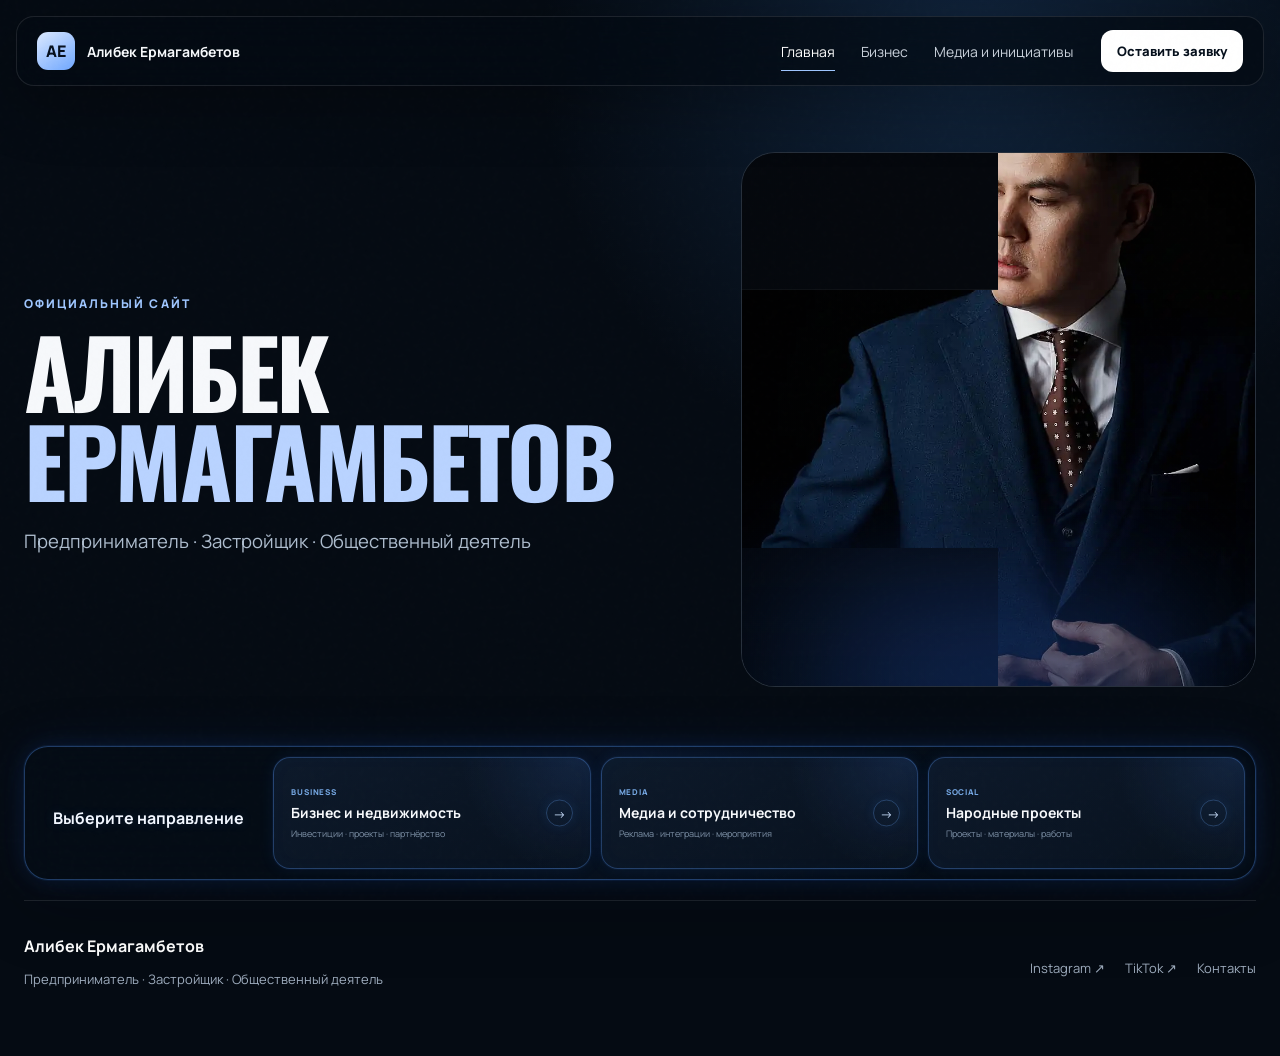
==== index.html @ f917142d "Fix homepage portrait with reliable tiled assets" ====
<!doctype html>
<html lang="ru">
<head>
  <meta charset="utf-8" />
  <meta name="viewport" content="width=device-width, initial-scale=1" />
  <meta name="description" content="Алибек Ермагамбетов — предприниматель, застройщик и общественный деятель. Бизнес, медиа и народные проекты." />
  <meta name="theme-color" content="#07111f" />
  <title>Алибек Ермагамбетов — официальный сайт</title>
  <link rel="preconnect" href="https://fonts.googleapis.com">
  <link rel="preconnect" href="https://fonts.gstatic.com" crossorigin>
  <link href="https://fonts.googleapis.com/css2?family=Manrope:wght@400;500;600;700;800&family=Oswald:wght@500;600;700&display=swap" rel="stylesheet">
  <link rel="stylesheet" href="styles.css" />
  <style>
    .home-clean .hero-image-wrap{overflow:hidden}
    .home-clean .hero-photo-grid{
      position:absolute;
      z-index:0;
      left:0;
      top:50%;
      width:100%;
      aspect-ratio:2/3;
      transform:translateY(-50%);
      display:grid;
      grid-template-columns:repeat(2,minmax(0,1fr));
      grid-template-rows:repeat(3,minmax(0,1fr));
      gap:0;
      background:#05080d;
    }
    .home-clean .hero-photo-grid img{
      display:block;
      width:100.2%;
      height:100.2%;
      max-width:none;
      object-fit:cover;
      margin:-.1%;
    }
    .home-clean .hero-image-wrap:after{z-index:2;pointer-events:none}
    .home-clean .hero-image-glow{z-index:3;pointer-events:none}
  </style>
</head>
<body data-page="home" class="home-clean">
  <div class="noise" aria-hidden="true"></div>

  <header class="site-header">
    <a class="brand" href="/" aria-label="На главную"><span class="brand-mark">AE</span><span class="brand-name">Алибек Ермагамбетов</span></a>
    <nav class="desktop-nav" aria-label="Основная навигация">
      <a data-nav="home" href="/">Главная</a>
      <a data-nav="business" href="/business">Бизнес</a>
      <a data-nav="media" href="/media">Медиа и инициативы</a>
    </nav>
    <a class="header-cta" href="/cooperation#brief">Оставить заявку</a>
    <button class="menu-button" type="button" aria-label="Открыть меню" aria-expanded="false">☰</button>
  </header>

  <main>
    <section class="hero section-shell hero-with-direction-dock home-clean-hero">
      <div class="hero-copy reveal">
        <p class="eyebrow">Официальный сайт</p>
        <h1>АЛИБЕК<br><span>ЕРМАГАМБЕТОВ</span></h1>
        <p class="hero-lead">Предприниматель · Застройщик · Общественный деятель</p>
      </div>

      <div class="hero-visual reveal delay-1">
        <div class="hero-image-wrap">
          <div class="hero-photo-grid" role="img" aria-label="Алибек Ермагамбетов">
            <img src="assets/hero-tile-00.webp?v=20260923-1" alt="" />
            <img src="assets/hero-tile-01.webp?v=20260923-1" alt="" />
            <img src="assets/hero-tile-10.webp?v=20260923-1" alt="" />
            <img src="assets/hero-tile-11.webp?v=20260923-1" alt="" />
            <img src="assets/hero-tile-20.webp?v=20260923-1" alt="" />
            <img src="assets/hero-tile-21.webp?v=20260923-1" alt="" />
          </div>
          <div class="hero-image-glow"></div>
        </div>
      </div>

      <div class="hero-direction-dock reveal delay-2" aria-label="Выберите направление обращения">
        <div class="hero-direction-intro">
          <strong>Выберите направление</strong>
        </div>

        <a class="hero-direction-card" href="/cooperation?type=business#brief">
          <small>BUSINESS</small>
          <b>Бизнес и недвижимость</b>
          <span>Инвестиции · проекты · партнёрство</span>
          <i>→</i>
        </a>

        <a class="hero-direction-card" href="/cooperation?type=media#brief">
          <small>MEDIA</small>
          <b>Медиа и сотрудничество</b>
          <span>Реклама · интеграции · мероприятия</span>
          <i>→</i>
        </a>

        <a class="hero-direction-card" href="/cooperation?type=social#brief">
          <small>SOCIAL</small>
          <b>Народные проекты</b>
          <span>Проекты · материалы · работы</span>
          <i>→</i>
        </a>
      </div>
    </section>
  </main>

  <footer class="footer section-shell home-clean-footer">
    <div><strong>Алибек Ермагамбетов</strong><p>Предприниматель · Застройщик · Общественный деятель</p></div>
    <div class="footer-links"><a id="footerInstagram" href="#">Instagram ↗</a><a id="footerTikTok" href="#">TikTok ↗</a><a href="/cooperation">Контакты</a></div>
  </footer>

  <script src="site-config.js"></script>
  <script src="script.js"></script>
</body>
</html>
---- styles.css ----
:root{
  --bg:#050b13;--bg2:#081524;--panel:#0d1b2b;--panel2:#10253a;--text:#f6f8fb;--muted:#a7b3c3;
  --line:rgba(255,255,255,.11);--blue:#4f8cff;--blue2:#78b8ff;--max:1280px;--radius:26px;
}
*{box-sizing:border-box}html{scroll-behavior:smooth}body{margin:0;background:radial-gradient(circle at 75% 3%,#132c48 0,transparent 32%),var(--bg);color:var(--text);font-family:Manrope,Arial,sans-serif;overflow-x:hidden}
a{color:inherit;text-decoration:none}img{display:block;max-width:100%}.noise{pointer-events:none;position:fixed;inset:0;z-index:999;opacity:.035;background-image:url("data:image/svg+xml,%3Csvg viewBox='0 0 180 180' xmlns='http://www.w3.org/2000/svg'%3E%3Cfilter id='n'%3E%3CfeTurbulence type='fractalNoise' baseFrequency='.9' numOctaves='3' stitchTiles='stitch'/%3E%3C/filter%3E%3Crect width='100%25' height='100%25' filter='url(%23n)' opacity='.35'/%3E%3C/svg%3E")}.section-shell{width:min(var(--max),calc(100% - 48px));margin-inline:auto}.site-header{position:fixed;z-index:50;top:16px;left:50%;transform:translateX(-50%);width:min(1380px,calc(100% - 32px));height:70px;display:flex;align-items:center;gap:28px;padding:0 20px;border:1px solid rgba(255,255,255,.1);border-radius:18px;background:rgba(4,10,18,.72);backdrop-filter:blur(18px);box-shadow:0 18px 60px rgba(0,0,0,.28)}.brand{display:flex;align-items:center;gap:12px;margin-right:auto}.brand-mark{display:grid;place-items:center;width:38px;height:38px;border-radius:11px;background:linear-gradient(145deg,#dce9ff,#6fa7ff);color:#07111f;font-weight:900}.brand-name{font-weight:700;font-size:14px}.desktop-nav{display:flex;gap:26px;color:#c8d0da;font-size:14px}.desktop-nav a:hover,.footer-links a:hover,.hero-socials a:hover{color:#fff}.header-cta{padding:12px 16px;border-radius:12px;background:#fff;color:#06101c;font-weight:800;font-size:13px}.menu-button{display:none;background:none;border:0;color:#fff;font-size:24px}.hero{min-height:100vh;padding-top:136px;padding-bottom:76px;display:grid;grid-template-columns:1.04fr .96fr;align-items:center;gap:52px}.eyebrow{text-transform:uppercase;letter-spacing:.17em;font-size:12px;font-weight:800;color:#9fc6ff}.hero h1,.section-heading h2,.impact-copy h2,.brief-intro h2{font-family:Oswald,Impact,sans-serif;margin:14px 0 0;line-height:.94;letter-spacing:-.025em}.hero h1{font-size:clamp(64px,7.4vw,118px)}.hero h1 span{color:#b9d3ff}.hero-lead{max-width:630px;margin:28px 0 0;font-size:clamp(19px,2vw,27px);line-height:1.45;color:#cbd5e1}.hero-actions{display:flex;gap:12px;margin-top:34px}.btn{display:inline-flex;align-items:center;justify-content:center;min-height:54px;padding:0 22px;border-radius:14px;font-weight:800;font-size:14px;border:1px solid transparent;cursor:pointer}.btn-primary{background:linear-gradient(135deg,#6ea6ff,#3e78f0);color:#06101c;box-shadow:0 16px 40px rgba(73,132,247,.26)}.btn-primary:hover{transform:translateY(-1px)}.btn-secondary{border-color:var(--line);background:rgba(255,255,255,.04)}.hero-socials{display:flex;gap:22px;margin-top:30px;color:#8ea2b9;font-size:13px}.hero-visual{position:relative;min-height:650px}.hero-image-wrap{position:absolute;inset:0 0 0 5%;overflow:hidden;border:1px solid var(--line);border-radius:40px;background:#0c1724}.hero-image-wrap:after{content:"";position:absolute;inset:0;background:linear-gradient(180deg,transparent 55%,rgba(3,8,15,.78)),linear-gradient(90deg,rgba(3,8,15,.2),transparent)}.hero-image-wrap img{width:100%;height:100%;object-fit:cover;object-position:center top}.hero-image-glow{position:absolute;inset:auto 15% -12% 15%;height:28%;background:#2e74ff;filter:blur(80px);opacity:.32}.floating-card{position:absolute;z-index:2;padding:16px 18px;border-radius:18px;border:1px solid rgba(255,255,255,.12);background:rgba(7,17,31,.84);backdrop-filter:blur(16px);box-shadow:0 18px 44px rgba(0,0,0,.28)}.floating-card strong{display:block;margin:6px 0 2px;font-size:28px}.floating-card span{font-size:12px;color:#b3c0cf}.stat-label{color:#8fbaff!important;text-transform:uppercase;letter-spacing:.1em;font-weight:800}.stat-card-a{left:-18px;top:120px}.stat-card-b{right:-12px;bottom:55px}.trust-strip{overflow:hidden;border-block:1px solid var(--line);padding:19px 24px;display:flex;justify-content:center;gap:28px;font-family:Oswald,sans-serif;font-size:19px;letter-spacing:.08em;color:#aab6c6;white-space:nowrap}.trust-strip span{color:#3e78f0}.section{padding:120px 0}.about-grid{display:grid;grid-template-columns:.85fr 1.15fr;gap:90px}.section-heading h2,.impact-copy h2,.brief-intro h2{font-size:clamp(46px,5.5vw,80px)}.about-copy .lead{font-size:25px;line-height:1.45;color:#eef3f8}.about-copy>p:not(.lead){font-size:17px;line-height:1.8;color:var(--muted)}.pill-row{display:flex;flex-wrap:wrap;gap:10px;margin-top:30px}.pill-row span,.mini-tags span{padding:9px 12px;border-radius:999px;border:1px solid var(--line);background:rgba(255,255,255,.03);font-size:12px;color:#c3ceda}.metrics{display:grid;grid-template-columns:repeat(4,1fr);border-block:1px solid var(--line)}.metric{padding:34px 26px;border-right:1px solid var(--line)}.metric:last-child{border-right:0}.metric>span{font-size:11px;color:#6f8298}.metric strong{display:block;margin-top:22px;font-family:Oswald,sans-serif;font-size:52px}.metric p{margin:7px 0 0;color:var(--muted)}.split-heading{display:grid;grid-template-columns:1.4fr .6fr;gap:70px;align-items:end}.split-heading>p{max-width:470px;color:var(--muted);line-height:1.7}.feature-grid{display:grid;grid-template-columns:1.28fr .72fr;gap:18px;margin-top:46px}.feature-card{position:relative;min-height:520px;border:1px solid var(--line);border-radius:var(--radius);overflow:hidden}.feature-image-card img{width:100%;height:100%;object-fit:cover}.image-overlay{position:absolute;inset:0;background:linear-gradient(180deg,transparent 22%,rgba(3,8,15,.9))}.feature-card-content{position:absolute;left:34px;right:34px;bottom:32px}.card-index{display:block;margin-bottom:18px;font-size:11px;letter-spacing:.14em;color:#90b8f5}.feature-card h3{margin:0;font-size:34px}.feature-card p{color:#b2bfce;line-height:1.65}.dark-card{padding:38px;background:radial-gradient(circle at 90% 10%,rgba(70,126,232,.25),transparent 35%),linear-gradient(145deg,#0d1d2e,#08111d);display:flex;flex-direction:column;justify-content:flex-end}.dark-card h3{font-size:42px}.mini-tags{display:flex;flex-wrap:wrap;gap:8px;margin-top:18px}.impact-section{display:grid;grid-template-columns:.9fr 1.1fr;gap:72px;align-items:center}.impact-image{height:760px;border-radius:32px;overflow:hidden;border:1px solid var(--line)}.impact-image img{width:100%;height:100%;object-fit:cover}.impact-list{margin-top:34px}.impact-list>div{padding:20px 0;border-top:1px solid var(--line)}.impact-list strong{font-size:19px}.impact-list p{margin:8px 0 0;color:var(--muted);line-height:1.6}.media-layout{display:grid;grid-template-columns:1.15fr .85fr;gap:26px;margin-top:44px}.media-visual{height:590px;border-radius:28px;overflow:hidden;border:1px solid var(--line)}.media-visual img{width:100%;height:100%;object-fit:cover}.audience-panel{padding:38px;border:1px solid var(--line);border-radius:28px;background:linear-gradient(145deg,#0d1e30,#09131f)}.audience-row{display:flex;justify-content:space-between;gap:20px;margin-top:18px}.audience-row:first-child{margin-top:0}.audience-row strong{font-size:25px}.progress{height:7px;margin:13px 0 28px;border-radius:999px;background:#17283b;overflow:hidden}.progress span{display:block;height:100%;min-width:4px;border-radius:999px;background:linear-gradient(90deg,#75b8ff,#4e7cff)}.audience-panel p{margin-top:34px;color:#aebaca;line-height:1.75}.text-link{display:inline-block;margin-top:20px;color:#9fc6ff;font-weight:700}.partnership-section{background:linear-gradient(180deg,rgba(18,40,66,.5),rgba(5,11,19,0));border-block:1px solid var(--line)}.service-grid{display:grid;grid-template-columns:repeat(4,1fr);gap:14px;margin-top:42px}.service-card{min-height:330px;padding:26px;border:1px solid var(--line);border-radius:22px;background:rgba(255,255,255,.025);display:flex;flex-direction:column}.service-card>span{font-size:11px;color:#6f8298}.service-card h3{font-size:24px;margin:48px 0 14px}.service-card p{margin:0;color:var(--muted);line-height:1.65;font-size:14px}.price{margin-top:auto;padding-top:26px;color:#cbe0ff;font-size:15px}.brief-section{display:grid;grid-template-columns:.72fr 1.28fr;gap:72px;align-items:start}.brief-intro{position:sticky;top:115px}.brief-intro>p:not(.eyebrow){color:var(--muted);line-height:1.7}.manager-card{margin-top:35px;padding:22px;border:1px solid var(--line);border-radius:18px;background:#0b1725}.manager-card span{display:block;color:#7890aa;font-size:12px}.manager-card strong{display:block;margin:7px 0 14px;font-size:22px}.manager-card a{display:block;margin-top:8px;color:#bcd5f7;font-size:14px}.brief-form{padding:34px;border:1px solid var(--line);border-radius:28px;background:linear-gradient(145deg,#0c1928,#08111c)}label{display:block;margin-bottom:18px}label span{display:block;margin-bottom:8px;font-size:12px;color:#aab8c8}input,select,textarea{width:100%;border:1px solid rgba(255,255,255,.11);border-radius:12px;background:#07111d;color:#fff;padding:14px 15px;font:inherit;outline:none}input:focus,select:focus,textarea:focus{border-color:#6597ef;box-shadow:0 0 0 3px rgba(78,124,255,.12)}textarea{resize:vertical}.form-grid-2{display:grid;grid-template-columns:1fr 1fr;gap:14px}.submit-btn{width:100%;margin-top:4px;border:0}.form-note{margin:12px 0 0;text-align:center;color:#74869a;font-size:11px}.footer{padding:44px 0 55px;border-top:1px solid var(--line);display:flex;justify-content:space-between;gap:30px;color:#9eacbd}.footer strong{color:#fff}.footer p{font-size:13px}.footer-links{display:flex;gap:20px;align-items:center;font-size:13px}.reveal{opacity:0;transform:translateY(22px);transition:opacity .8s ease,transform .8s ease}.reveal.visible{opacity:1;transform:none}.delay-1{transition-delay:.08s}.delay-2{transition-delay:.16s}.delay-3{transition-delay:.24s}
@media(max-width:980px){.desktop-nav,.header-cta{display:none}.menu-button{display:block}.site-header.menu-open{height:auto;min-height:70px;flex-wrap:wrap;padding-bottom:16px}.site-header.menu-open .desktop-nav{display:flex;order:3;width:100%;flex-direction:column;gap:4px}.site-header.menu-open .desktop-nav a{padding:10px}.hero{grid-template-columns:1fr;padding-top:120px}.hero-visual{min-height:600px}.about-grid,.impact-section,.brief-section{grid-template-columns:1fr;gap:44px}.metrics{grid-template-columns:1fr 1fr}.metric:nth-child(2){border-right:0}.metric:nth-child(-n+2){border-bottom:1px solid var(--line)}.feature-grid,.media-layout{grid-template-columns:1fr}.service-grid{grid-template-columns:1fr 1fr}.brief-intro{position:static}.split-heading{grid-template-columns:1fr;gap:18px}.impact-image{height:600px}}
@media(max-width:640px){.section-shell{width:min(100% - 28px,var(--max))}.site-header{top:10px;width:calc(100% - 20px)}.brand-name{display:none}.hero{padding-top:105px;gap:30px}.hero h1{font-size:57px}.hero-lead{font-size:18px}.hero-actions{flex-direction:column}.hero-visual{min-height:500px}.hero-image-wrap{left:0;border-radius:28px}.stat-card-a{left:-5px;top:80px}.stat-card-b{right:-5px;bottom:25px}.floating-card strong{font-size:23px}.trust-strip{justify-content:flex-start;overflow-x:auto}.section{padding:82px 0}.about-grid{gap:34px}.about-copy .lead{font-size:21px}.metrics{grid-template-columns:1fr}.metric{border-right:0;border-bottom:1px solid var(--line)!important}.metric:last-child{border-bottom:0!important}.feature-grid{margin-top:30px}.feature-card{min-height:450px}.feature-card-content{left:22px;right:22px;bottom:22px}.dark-card{padding:26px}.impact-image,.media-visual{height:440px}.service-grid{grid-template-columns:1fr}.brief-form{padding:20px}.form-grid-2{grid-template-columns:1fr}.footer{flex-direction:column}.footer-links{flex-wrap:wrap}}
@media(prefers-reduced-motion:reduce){html{scroll-behavior:auto}.reveal{opacity:1;transform:none;transition:none}}

/* MULTI-PAGE ADDITIONS */
.desktop-nav a{position:relative}.desktop-nav a:after{content:"";position:absolute;left:0;right:0;bottom:-10px;height:1px;background:#9fc6ff;transform:scaleX(0);transform-origin:left;transition:transform .25s ease}.desktop-nav a:hover:after,.desktop-nav a.active:after{transform:scaleX(1)}.desktop-nav a.active{color:#fff}.home-intro{display:grid;grid-template-columns:.9fr 1.1fr;gap:90px}.portal-grid{display:grid;grid-template-columns:repeat(2,1fr);gap:16px;margin-top:46px}.portal-card{position:relative;min-height:360px;padding:30px;border:1px solid var(--line);border-radius:var(--radius);overflow:hidden;background:radial-gradient(circle at 90% 0,rgba(79,140,255,.22),transparent 35%),linear-gradient(145deg,#0d1d2e,#08111d);display:flex;flex-direction:column;justify-content:space-between;transition:transform .3s ease,border-color .3s ease}.portal-card:hover{transform:translateY(-4px);border-color:rgba(159,198,255,.4)}.portal-card-photo{grid-row:span 2;min-height:736px}.portal-card-photo>img{position:absolute;inset:0;width:100%;height:100%;object-fit:cover}.portal-overlay{position:absolute;inset:0;background:linear-gradient(180deg,rgba(3,8,15,.05),rgba(3,8,15,.9))}.portal-number{position:relative;z-index:2;font-size:11px;color:#8ba0b8}.portal-card>div{position:relative;z-index:2}.portal-card p{margin:0 0 9px;text-transform:uppercase;letter-spacing:.12em;font-size:11px;color:#8fbaff}.portal-card h3{margin:0 0 20px;font-family:Oswald,sans-serif;font-size:clamp(38px,4vw,62px)}.portal-card div>span{font-size:13px;color:#b9c7d8}.home-feature{display:grid;grid-template-columns:1.1fr .9fr;gap:60px;align-items:center}.home-feature-image{height:620px;border-radius:32px;overflow:hidden;border:1px solid var(--line)}.home-feature-image img{width:100%;height:100%;object-fit:cover}.home-feature-copy h2{font-family:Oswald,sans-serif;font-size:clamp(46px,5vw,76px);line-height:.98;margin:15px 0 24px}.home-feature-copy>p:not(.eyebrow){color:var(--muted);line-height:1.75;margin-bottom:28px}.cta-band{border-block:1px solid var(--line);background:radial-gradient(circle at 15% 10%,rgba(79,140,255,.16),transparent 30%),#08121f}.cta-band-inner{display:grid;grid-template-columns:1fr 1fr;gap:80px;align-items:end}.cta-band h2{font-family:Oswald,sans-serif;font-size:clamp(46px,5vw,76px);line-height:.98;margin:12px 0 0}.cta-band-inner>div:last-child p{color:var(--muted);line-height:1.7;margin:0 0 24px}.page-hero{min-height:88vh;padding-top:140px;padding-bottom:76px;display:grid;grid-template-columns:.95fr 1.05fr;gap:64px;align-items:center}.page-hero-copy h1{font-family:Oswald,sans-serif;font-size:clamp(58px,6.6vw,108px);line-height:.94;letter-spacing:-.025em;margin:14px 0 26px}.page-hero-copy h1 span{color:#b9d3ff}.page-hero-copy>p:last-child{max-width:680px;font-size:20px;line-height:1.65;color:#c2cfde}.page-hero-image{height:650px;border-radius:38px;border:1px solid var(--line);overflow:hidden;background:#0b1624}.page-hero-image img{width:100%;height:100%;object-fit:cover}.story-grid{display:grid;grid-template-columns:.9fr 1.1fr;gap:90px}.story-copy .lead{font-size:25px;line-height:1.45;color:#eef3f8}.story-copy p:not(.lead){font-size:17px;line-height:1.8;color:var(--muted)}.values-grid{display:grid;grid-template-columns:repeat(4,1fr);gap:14px;margin-top:42px}.value-card{min-height:320px;padding:28px;border:1px solid var(--line);border-radius:22px;background:linear-gradient(145deg,#0c1928,#08111c)}.value-card>span{font-size:11px;color:#6f8298}.value-card h3{font-size:25px;margin:80px 0 14px}.value-card p{color:var(--muted);line-height:1.7}.quote-section{padding-top:80px;padding-bottom:150px}.quote-mark{font-family:Georgia,serif;font-size:110px;line-height:.5;color:#5f95ef}.quote-section blockquote{max-width:1050px;margin:35px 0 40px;font-family:Oswald,sans-serif;font-size:clamp(44px,6vw,86px);line-height:1.06}.project-list{margin-top:48px;border-top:1px solid var(--line)}.project-row{display:grid;grid-template-columns:.28fr 1fr auto;gap:38px;align-items:center;padding:28px 6px;border-bottom:1px solid var(--line)}.project-row>span{text-transform:uppercase;letter-spacing:.12em;font-size:11px;color:#8fbaff}.project-row h3{margin:0 0 8px;font-size:23px}.project-row p{margin:0;color:var(--muted)}.project-row b{font-size:11px;color:#60748d}.platform-grid{display:grid;grid-template-columns:1fr 1fr;gap:18px;margin-top:42px}.platform-card{min-height:390px;padding:36px;border:1px solid var(--line);border-radius:28px;background:radial-gradient(circle at 100% 0,rgba(79,140,255,.2),transparent 30%),#0a1624;display:flex;flex-direction:column}.platform-card>span{text-transform:uppercase;letter-spacing:.14em;font-size:11px;color:#8fbaff}.platform-card strong{margin:55px 0 10px;font-family:Oswald,sans-serif;font-size:70px}.platform-card p{max-width:420px;color:var(--muted);line-height:1.7}.platform-card b{margin-top:auto;font-size:13px;color:#bcd5f7}.platform-card:hover{border-color:rgba(159,198,255,.42)}
@media(max-width:980px){.home-intro,.home-feature,.story-grid,.page-hero,.cta-band-inner{grid-template-columns:1fr;gap:42px}.portal-grid{grid-template-columns:1fr 1fr}.portal-card-photo{grid-row:auto;min-height:480px}.page-hero{padding-top:120px}.page-hero-image{height:560px}.values-grid{grid-template-columns:1fr 1fr}.project-row{grid-template-columns:.32fr 1fr auto}}
@media(max-width:640px){.portal-grid,.values-grid,.platform-grid{grid-template-columns:1fr}.portal-card,.portal-card-photo{min-height:360px}.home-feature-image,.page-hero-image{height:440px}.page-hero{min-height:auto;padding-top:110px}.page-hero-copy h1{font-size:55px}.page-hero-copy>p:last-child{font-size:17px}.project-row{grid-template-columns:1fr auto;gap:10px}.project-row>span{grid-column:1/2}.project-row>div{grid-column:1/3}.project-row>b{grid-column:2;grid-row:1}.quote-section blockquote{font-size:46px}}


/* PROJECTS PAGE — HIGHLIGHTS + CLEAR EXTERNAL LINK */
.project-highlights{padding-bottom:80px}
.initiative-grid{display:grid;grid-template-columns:1fr 1fr;gap:18px;margin-top:42px}
.initiative-card{position:relative;min-height:360px;padding:28px;border:1px solid var(--line);border-radius:28px;overflow:hidden;background:linear-gradient(145deg,#0c1928,#08111c);display:flex;flex-direction:column;justify-content:space-between}
.initiative-card:before{content:"";position:absolute;inset:auto -8% -28% auto;width:260px;height:260px;border-radius:50%;background:#2f73ff;filter:blur(75px);opacity:.16}
.initiative-card-active{background:radial-gradient(circle at 88% 15%,rgba(79,140,255,.18),transparent 32%),linear-gradient(145deg,#0d1e30,#08111c)}
.initiative-topline,.initiative-bottomline{position:relative;z-index:1;display:flex;align-items:center;justify-content:space-between;gap:16px}
.initiative-status,.initiative-type,.initiative-bottomline span{font-size:11px;text-transform:uppercase;letter-spacing:.12em}
.initiative-status{padding:8px 10px;border-radius:999px;border:1px solid rgba(255,255,255,.11);background:rgba(255,255,255,.035)}
.initiative-status.recent{color:#c7d7ee}
.initiative-status.active{color:#cfe0ff;border-color:rgba(115,170,255,.34);background:rgba(79,140,255,.11)}
.initiative-type{color:#6f8298}
.initiative-card-copy{position:relative;z-index:1;margin-top:70px}
.initiative-number{display:block;margin-bottom:18px;color:#6f8298;font-size:11px}
.initiative-card h3{margin:0 0 16px;font-family:Oswald,sans-serif;font-size:clamp(38px,4vw,58px);line-height:1}
.initiative-card p{max-width:560px;margin:0;color:var(--muted);line-height:1.7}
.initiative-bottomline{padding-top:24px;border-top:1px solid var(--line);color:#71859c}
.initiative-bottomline .live-dot{color:#aecdff}
.initiative-bottomline .live-dot:before{content:"";display:inline-block;width:7px;height:7px;margin-right:8px;border-radius:50%;background:#78aaff;box-shadow:0 0 0 5px rgba(120,170,255,.09)}

.community-projects{padding-top:80px}
.premium-project-list{margin-top:42px}
.premium-project-list .project-row{position:relative;padding:34px 10px;transition:background .25s ease,border-color .25s ease}
.premium-project-list .project-row:hover{background:linear-gradient(90deg,rgba(79,140,255,.055),transparent 72%)}
.project-company-line{display:flex;align-items:center;margin-bottom:10px}
.project-company-name{display:inline-flex;align-items:center;min-height:30px;padding:0 10px;border:1px solid rgba(255,255,255,.09);border-radius:999px;background:rgba(255,255,255,.025);font-size:12px;font-weight:800;letter-spacing:.02em;color:#dce7f5}
.project-company-link{display:inline-flex;align-items:center;gap:12px;min-height:38px;padding:0 8px 0 13px;border:1px solid rgba(111,166,255,.38);border-radius:999px;background:linear-gradient(135deg,rgba(79,140,255,.18),rgba(79,140,255,.07));box-shadow:0 8px 26px rgba(39,96,196,.12);transition:transform .2s ease,border-color .2s ease,background .2s ease}
.project-company-link>span{font-size:13px;font-weight:900;letter-spacing:.025em;color:#eaf3ff}
.project-company-link small{padding:6px 8px;border-radius:999px;background:#8eb8ff;color:#07111f;font-size:10px;font-weight:900;text-transform:uppercase;letter-spacing:.07em}
.project-company-link:hover{transform:translateY(-1px);border-color:rgba(143,190,255,.8);background:linear-gradient(135deg,rgba(79,140,255,.28),rgba(79,140,255,.1))}
.premium-project-list .project-row h3{font-size:22px}
.premium-project-list .project-row h3 em{display:inline-flex;vertical-align:middle;margin-left:5px;padding:4px 7px;border-radius:999px;border:1px solid rgba(255,255,255,.09);background:rgba(255,255,255,.025);font-style:normal;font-size:9px;text-transform:uppercase;letter-spacing:.08em;color:#8fbaff}
.premium-project-list .project-row b{padding:7px 9px;border:1px solid rgba(255,255,255,.08);border-radius:999px;background:rgba(255,255,255,.02);color:#7890aa}

@media(max-width:980px){
  .initiative-grid{grid-template-columns:1fr}
}
@media(max-width:640px){
  .initiative-card{min-height:320px;padding:22px}
  .initiative-card-copy{margin-top:52px}
  .initiative-topline,.initiative-bottomline{align-items:flex-start;flex-direction:column}
  .project-company-link{gap:8px}
  .project-company-link small{font-size:9px}
  .premium-project-list .project-row h3{font-size:20px;line-height:1.35}
}


/* CLICKABLE INITIATIVE CARDS + SUPPLIER DIRECTORY */
.initiative-card{cursor:pointer;transition:transform .25s ease,border-color .25s ease,box-shadow .25s ease}
.initiative-card:hover{transform:translateY(-4px);border-color:rgba(130,180,255,.42);box-shadow:0 22px 60px rgba(0,0,0,.22)}
.initiative-card:hover .initiative-bottomline span:first-child{color:#dcebff}
.project-detail-hero{padding-top:145px;padding-bottom:70px}
.project-back-link{display:inline-flex;margin-bottom:34px;color:#9fc6ff;font-size:13px;font-weight:800}
.project-detail-head{display:grid;grid-template-columns:1.2fr .8fr;gap:80px;align-items:end}
.project-detail-head h1{margin:12px 0 0;font-family:Oswald,sans-serif;font-size:clamp(64px,7vw,108px);line-height:.96;letter-spacing:-.02em}
.project-detail-head>p{max-width:520px;margin:0;color:var(--muted);font-size:18px;line-height:1.75}
.project-detail-meta{display:grid;grid-template-columns:repeat(3,1fr);margin-top:54px;border-block:1px solid var(--line)}
.project-detail-meta>div{padding:26px 24px;border-right:1px solid var(--line)}
.project-detail-meta>div:last-child{border-right:0}
.project-detail-meta span{display:block;margin-bottom:10px;color:#6f8298;font-size:10px;text-transform:uppercase;letter-spacing:.12em}
.project-detail-meta strong{font-size:18px}
.project-detail-meta .status-live{color:#9fc6ff}
.suppliers-section{padding-top:80px}
.supplier-fields{display:flex;flex-wrap:wrap;gap:9px;margin-top:36px}
.supplier-fields span{padding:8px 11px;border:1px solid var(--line);border-radius:999px;background:rgba(255,255,255,.025);color:#a9bdd4;font-size:10px;text-transform:uppercase;letter-spacing:.08em}
.supplier-empty{margin-top:26px;padding:44px;border:1px dashed rgba(137,180,244,.28);border-radius:26px;background:radial-gradient(circle at 90% 15%,rgba(79,140,255,.1),transparent 30%),rgba(255,255,255,.015)}
.supplier-empty>span{display:block;color:#8fbaff;font-size:11px;text-transform:uppercase;letter-spacing:.12em}
.supplier-empty h3{max-width:780px;margin:18px 0 12px;font-family:Oswald,sans-serif;font-size:clamp(34px,4vw,54px);line-height:1.05}
.supplier-empty p{max-width:760px;margin:0;color:var(--muted);line-height:1.75}
.supplier-grid{display:grid;grid-template-columns:repeat(2,1fr);gap:16px;margin-top:28px}
.supplier-card{padding:26px;border:1px solid var(--line);border-radius:22px;background:linear-gradient(145deg,#0c1928,#08111c)}
.supplier-card-top{display:flex;justify-content:space-between;gap:18px;align-items:start}
.supplier-card h3{margin:0;font-size:24px}
.supplier-role{color:#8fbaff;font-size:11px;text-transform:uppercase;letter-spacing:.08em}
.supplier-details{display:grid;grid-template-columns:1fr 1fr;gap:12px;margin-top:24px;padding-top:20px;border-top:1px solid var(--line)}
.supplier-details div{min-width:0}
.supplier-details span{display:block;margin-bottom:5px;color:#667b91;font-size:9px;text-transform:uppercase;letter-spacing:.08em}
.supplier-details a,.supplier-details p{margin:0;color:#dbe8f7;font-size:13px;line-height:1.5;overflow-wrap:anywhere}
.supplier-details a:hover{color:#9fc6ff}

@media(max-width:980px){
  .project-detail-head{grid-template-columns:1fr;gap:24px}
  .project-detail-meta{grid-template-columns:1fr}
  .project-detail-meta>div{border-right:0;border-bottom:1px solid var(--line)}
  .project-detail-meta>div:last-child{border-bottom:0}
}
@media(max-width:640px){
  .project-detail-hero{padding-top:110px}
  .supplier-empty{padding:26px}
  .supplier-grid{grid-template-columns:1fr}
  .supplier-details{grid-template-columns:1fr}
}


/* BUSINESS COMMUNITIES — STRONGER LEFT LABELS */
.business-communities .project-row>span{
  justify-self:start;
  display:inline-flex;
  align-items:center;
  min-height:38px;
  padding:0 14px;
  border:1px solid rgba(111,166,255,.34);
  border-radius:999px;
  background:linear-gradient(135deg,rgba(79,140,255,.18),rgba(79,140,255,.06));
  color:#b9d6ff;
  font-size:14px;
  font-weight:900;
  letter-spacing:.11em;
  box-shadow:0 10px 28px rgba(48,104,200,.10);
}
.business-communities .project-row:hover>span{
  border-color:rgba(143,190,255,.72);
  background:linear-gradient(135deg,rgba(79,140,255,.28),rgba(79,140,255,.09));
  color:#e8f2ff;
}
@media(max-width:640px){
  .business-communities .project-row>span{
    font-size:13px;
    min-height:36px;
    padding:0 12px;
  }
}


/* MEDIA — INTERACTIVE SOCIAL METRICS */
.media-metrics .social-metric{position:relative;overflow:hidden;transition:background .25s ease,transform .25s ease,border-color .25s ease}
.media-metrics .social-metric:before{content:"";position:absolute;width:170px;height:170px;right:-65px;top:-90px;border-radius:50%;background:#4f8cff;filter:blur(55px);opacity:.12;transition:opacity .25s ease,transform .25s ease}
.media-metrics .social-metric:hover{background:linear-gradient(145deg,rgba(79,140,255,.10),rgba(255,255,255,.015));transform:translateY(-3px)}
.media-metrics .social-metric:hover:before{opacity:.24;transform:scale(1.15)}
.media-metrics .social-metric-kicker{display:block;position:relative;z-index:1;min-height:18px;color:#9fc6ff;font-size:10px;font-weight:800;letter-spacing:.08em;text-transform:uppercase}
.media-metrics .social-metric strong{position:relative;z-index:1}
.media-metrics .social-metric p{position:relative;z-index:1;display:flex;flex-direction:column;gap:8px}
.media-metrics .social-metric p b{font-size:11px;color:#cfe1ff;text-transform:uppercase;letter-spacing:.07em}
.media-metrics .social-metric:hover p b{color:#fff}
@media(max-width:640px){
  .media-metrics .social-metric-kicker{font-size:9px;line-height:1.45}
}


/* COOPERATION — DYNAMIC PROJECT / AD BRIEF */
.form-entry-selector{
  margin-bottom:24px;
  padding:22px;
  border:1px solid rgba(111,166,255,.28);
  border-radius:20px;
  background:radial-gradient(circle at 92% 8%,rgba(79,140,255,.16),transparent 38%),rgba(255,255,255,.018);
}
.form-entry-selector label{margin-bottom:10px}
.form-entry-selector label>span{
  color:#cfe1ff;
  font-size:13px;
  font-weight:800;
  letter-spacing:.02em;
}
.form-entry-selector select{
  min-height:58px;
  border-color:rgba(120,170,255,.32);
  background:#091626;
  font-weight:800;
}
.form-entry-selector p{
  margin:10px 0 0;
  color:#7f95ad;
  font-size:12px;
  line-height:1.55;
}
.form-common-fields{
  padding-top:6px;
}
.form-branch{
  margin-top:10px;
  padding-top:24px;
  border-top:1px solid var(--line);
}
.form-branch[hidden],
.form-common-fields[hidden]{
  display:none!important;
}
.form-branch-head{
  margin-bottom:24px;
  padding:18px 20px;
  border:1px solid rgba(255,255,255,.09);
  border-radius:16px;
  background:rgba(255,255,255,.025);
}
.form-branch-head>span{
  display:block;
  margin-bottom:6px;
  color:#ddebff;
  font-size:13px;
  font-weight:900;
  text-transform:uppercase;
  letter-spacing:.08em;
}
.form-branch-head p{
  margin:0;
  color:#879bb1;
  font-size:12px;
  line-height:1.6;
}
.project-branch-head{
  border-color:rgba(111,166,255,.25);
  background:linear-gradient(135deg,rgba(79,140,255,.11),rgba(255,255,255,.018));
}
.project-branch-head>span{
  color:#aecdff;
}
#dynamicSubmitBtn:disabled{
  cursor:not-allowed;
  opacity:.45;
  transform:none;
  box-shadow:none;
}
.brief-form select{
  cursor:pointer;
}
.brief-form option{
  background:#081321;
  color:#fff;
}
@media(max-width:640px){
  .form-entry-selector{padding:17px}
  .form-entry-selector select{min-height:54px}
  .form-branch-head{padding:16px}
}


/* COOPERATION — CARD DIRECTION SELECTOR */
body[data-page="cooperation"] .brief-section{
  grid-template-columns:.58fr 1.42fr;
}
.direction-selector{
  padding:26px;
}
.form-step-heading{
  margin-bottom:22px;
}
.form-step-kicker{
  display:block;
  margin-bottom:8px;
  color:#63a1ff;
  font-size:11px;
  font-weight:900;
  text-transform:uppercase;
  letter-spacing:.12em;
}
.form-step-heading h3{
  margin:0;
  font-size:30px;
  line-height:1.15;
}
.form-step-heading p{
  margin:9px 0 0;
  color:#8498ae;
  font-size:13px;
  line-height:1.6;
}
.form-step-divider{
  margin:28px 0 22px;
  padding-top:26px;
  border-top:1px solid var(--line);
}
.direction-grid{
  display:grid;
  grid-template-columns:1fr 1fr;
  gap:14px;
}
.direction-card{
  position:relative;
  width:100%;
  min-height:210px;
  padding:22px;
  border:1px solid rgba(255,255,255,.11);
  border-radius:20px;
  background:linear-gradient(145deg,#0b1725,#08121e);
  color:#fff;
  text-align:left;
  cursor:pointer;
  overflow:hidden;
  display:grid;
  grid-template-columns:54px 1fr;
  gap:16px;
  align-items:start;
  transition:transform .22s ease,border-color .22s ease,box-shadow .22s ease,background .22s ease;
}
.direction-card:before{
  content:"";
  position:absolute;
  width:180px;
  height:180px;
  right:-85px;
  bottom:-110px;
  border-radius:50%;
  background:#357cff;
  filter:blur(55px);
  opacity:.06;
  transition:opacity .22s ease,transform .22s ease;
}
.direction-card:hover{
  transform:translateY(-2px);
  border-color:rgba(121,171,255,.4);
}
.direction-card:hover:before{
  opacity:.13;
  transform:scale(1.08);
}
.direction-card.active{
  border-color:#4f8cff;
  background:radial-gradient(circle at 86% 12%,rgba(79,140,255,.18),transparent 34%),linear-gradient(145deg,#0d1b2c,#091522);
  box-shadow:0 0 0 1px rgba(79,140,255,.24),0 18px 50px rgba(32,91,190,.14);
}
.direction-card.active:before{
  opacity:.18;
}
.direction-card-radio{
  position:absolute;
  top:18px;
  right:18px;
  width:22px;
  height:22px;
  border:2px solid #6684a8;
  border-radius:50%;
  background:#091522;
}
.direction-card.active .direction-card-radio{
  border-color:#8bb8ff;
  box-shadow:0 0 0 4px rgba(79,140,255,.09);
}
.direction-card.active .direction-card-radio:after{
  content:"";
  position:absolute;
  inset:5px;
  border-radius:50%;
  background:#fff;
}
.direction-card-icon{
  position:relative;
  z-index:1;
  display:grid;
  place-items:center;
  width:54px;
  height:54px;
  border:1px solid rgba(111,166,255,.2);
  border-radius:15px;
  background:linear-gradient(145deg,rgba(79,140,255,.16),rgba(255,255,255,.03));
  color:#79adff;
}
.direction-card-icon svg{
  width:28px;
  height:28px;
  fill:none;
  stroke:currentColor;
  stroke-width:1.8;
  stroke-linecap:round;
  stroke-linejoin:round;
}
.direction-card-copy{
  position:relative;
  z-index:1;
  display:block;
  padding-right:20px;
}
.direction-card-copy strong{
  display:block;
  margin:4px 0 8px;
  font-size:18px;
  line-height:1.25;
}
.direction-card-copy small{
  display:block;
  min-height:58px;
  color:#8ea2b9;
  font-size:12px;
  line-height:1.55;
}
.direction-tags{
  display:flex;
  flex-wrap:wrap;
  gap:7px;
  margin-top:16px;
}
.direction-tags em{
  padding:6px 9px;
  border:1px solid rgba(111,166,255,.18);
  border-radius:999px;
  background:rgba(79,140,255,.07);
  color:#a9c9f4;
  font-size:9px;
  font-style:normal;
  font-weight:700;
  letter-spacing:.03em;
}
.direction-card.active .direction-tags em{
  border-color:rgba(111,166,255,.28);
  background:rgba(79,140,255,.11);
  color:#d8e9ff;
}

@media(max-width:980px){
  body[data-page="cooperation"] .brief-section{
    grid-template-columns:1fr;
  }
}
@media(max-width:760px){
  .direction-grid{
    grid-template-columns:1fr;
  }
}
@media(max-width:640px){
  .direction-selector{
    padding:18px;
  }
  .form-step-heading h3{
    font-size:24px;
  }
  .direction-card{
    min-height:190px;
    padding:18px;
    grid-template-columns:46px 1fr;
  }
  .direction-card-icon{
    width:46px;
    height:46px;
  }
  .direction-card-copy strong{
    font-size:16px;
  }
  .direction-card-copy small{
    min-height:auto;
  }
}


/* COOPERATION — LIVE SUBMISSION SUMMARY */
.submission-summary{
  margin:30px 0 20px;
  padding:22px;
  border:1px solid rgba(111,166,255,.24);
  border-radius:20px;
  background:radial-gradient(circle at 92% 10%,rgba(79,140,255,.12),transparent 34%),rgba(255,255,255,.018);
}
.submission-summary[hidden]{display:none!important}
.submission-summary-head{
  display:flex;
  align-items:flex-start;
  justify-content:space-between;
  gap:18px;
  margin-bottom:18px;
}
.submission-summary-head h3{
  margin:0;
  font-size:24px;
}
.summary-change-btn{
  flex:0 0 auto;
  padding:9px 12px;
  border:1px solid rgba(111,166,255,.24);
  border-radius:999px;
  background:rgba(79,140,255,.06);
  color:#bcd7ff;
  font:inherit;
  font-size:11px;
  font-weight:800;
  cursor:pointer;
}
.summary-change-btn:hover{
  border-color:rgba(143,190,255,.6);
  color:#fff;
}
.submission-summary-grid{
  display:grid;
  grid-template-columns:repeat(2,minmax(0,1fr));
  gap:10px;
}
.submission-summary-item{
  min-width:0;
  padding:14px 15px;
  border:1px solid rgba(255,255,255,.08);
  border-radius:14px;
  background:rgba(255,255,255,.02);
}
.submission-summary-item span{
  display:block;
  margin-bottom:6px;
  color:#6f849b;
  font-size:9px;
  text-transform:uppercase;
  letter-spacing:.08em;
}
.submission-summary-item strong{
  display:block;
  color:#e8f1fb;
  font-size:13px;
  line-height:1.45;
  overflow-wrap:anywhere;
}
@media(max-width:640px){
  .submission-summary{
    padding:18px;
  }
  .submission-summary-head{
    flex-direction:column;
  }
  .submission-summary-grid{
    grid-template-columns:1fr;
  }
}


/* FORM INPUT QUALITY — PHONE PREFIX + VALIDATION HELP */
.phone-input-wrap{
  display:flex;
  align-items:center;
  overflow:hidden;
  border:1px solid rgba(255,255,255,.11);
  border-radius:12px;
  background:#07111d;
  transition:border-color .2s ease,box-shadow .2s ease;
}
.phone-input-wrap:focus-within{
  border-color:#6597ef;
  box-shadow:0 0 0 3px rgba(78,124,255,.12);
}
.phone-input-wrap>b{
  flex:0 0 auto;
  padding:0 0 0 15px;
  color:#dbe9fa;
  font-size:15px;
}
.phone-input-wrap input{
  border:0;
  border-radius:0;
  background:transparent;
  box-shadow:none!important;
}
.phone-input-wrap input:focus{
  border:0;
  box-shadow:none!important;
}
.field-help{
  display:block;
  margin-top:7px;
  color:#62778e;
  font-size:10px;
  line-height:1.45;
}
.brief-form input:invalid:not(:placeholder-shown),
.brief-form textarea:invalid:not(:placeholder-shown),
.brief-form select:invalid{
  border-color:rgba(255,126,126,.42);
}
.phone-input-wrap:has(input:invalid:not(:placeholder-shown)){
  border-color:rgba(255,126,126,.42);
}
.brief-form input:valid:not(:placeholder-shown),
.brief-form textarea:valid:not(:placeholder-shown){
  border-color:rgba(115,183,150,.22);
}
#dynamicSubmitBtn:disabled{
  opacity:.38;
  cursor:not-allowed;
  box-shadow:none;
}


/* PROJECTS COMMUNITY — NO RIGHT-SIDE INDEX */
.premium-project-list .project-row{
  grid-template-columns:.28fr 1fr;
}
@media(max-width:980px){
  .premium-project-list .project-row{
    grid-template-columns:.32fr 1fr;
  }
}
@media(max-width:640px){
  .premium-project-list .project-row{
    grid-template-columns:1fr;
  }
  .premium-project-list .project-row>span,
  .premium-project-list .project-row>div{
    grid-column:1;
  }
}


/* === CONCEPT 2026-09 — 3 PRIMARY ENTRY ARCHITECTURE === */
.concept-page{background:radial-gradient(circle at 72% 0%,rgba(40,88,145,.28),transparent 30%),#050b13}
.concept-header .desktop-nav a.active{color:#fff}
.concept-hero{min-height:100vh;padding-top:138px;padding-bottom:70px}
.concept-hero-top{max-width:1060px}
.concept-hero h1{font-family:Oswald,Impact,sans-serif;font-size:clamp(68px,8vw,126px);line-height:.9;letter-spacing:-.03em;margin:16px 0 0}
.concept-hero h1 span{color:#b9d3ff}
.concept-lead{max-width:790px;margin:28px 0 0;color:#c5d0de;font-size:clamp(18px,1.7vw,24px);line-height:1.55}
.concept-entry-grid{display:grid;grid-template-columns:repeat(3,1fr);gap:16px;margin-top:58px}
.concept-entry{position:relative;min-height:430px;padding:28px;border:1px solid rgba(255,255,255,.11);border-radius:28px;overflow:hidden;background:linear-gradient(160deg,rgba(16,36,57,.9),rgba(7,15,25,.96));display:flex;flex-direction:column;transition:.25s ease}
.concept-entry:before{content:"";position:absolute;inset:auto -20% -42% 30%;height:70%;filter:blur(55px);opacity:.24;border-radius:50%;background:#3f82ff}
.concept-entry:hover{transform:translateY(-6px);border-color:rgba(123,176,255,.36);box-shadow:0 24px 70px rgba(0,0,0,.3)}
.concept-entry-kicker{font-size:10px;font-weight:800;letter-spacing:.14em;text-transform:uppercase;color:#82a5cf}
.concept-entry-icon{position:absolute;right:24px;top:22px;width:40px;height:40px;display:grid;place-items:center;border:1px solid rgba(255,255,255,.11);border-radius:50%;color:#cfe1ff}
.concept-entry h2{position:relative;margin:62px 0 12px;font-family:Oswald,sans-serif;font-size:clamp(33px,3vw,48px);line-height:.98}
.concept-entry p{position:relative;margin:0;color:#9eb0c5;font-size:13px;line-height:1.6}
.concept-tags{position:relative;display:flex;flex-wrap:wrap;gap:7px;margin-top:24px}
.concept-tags span{padding:7px 9px;border:1px solid rgba(255,255,255,.09);border-radius:999px;background:rgba(255,255,255,.025);font-size:9px;color:#b9c8d9}
.concept-entry strong{position:relative;margin-top:auto;padding-top:30px;color:#dbeaff;font-size:12px}
.concept-business{background:radial-gradient(circle at 80% 100%,rgba(45,111,255,.18),transparent 35%),linear-gradient(155deg,#0d2137,#07101b)}
.concept-media{background:radial-gradient(circle at 70% 0%,rgba(85,142,255,.2),transparent 35%),linear-gradient(155deg,#101d30,#07101b)}
.concept-social{background:radial-gradient(circle at 40% 100%,rgba(62,126,202,.18),transparent 38%),linear-gradient(155deg,#0d1e2c,#07101b)}
.concept-proof{border-block:1px solid var(--line);background:rgba(255,255,255,.015)}
.concept-proof-grid{display:grid;grid-template-columns:repeat(4,1fr)}
.concept-proof-grid>div{padding:30px 24px;border-right:1px solid var(--line)}
.concept-proof-grid>div:last-child{border-right:0}
.concept-proof-grid strong{display:block;font-family:Oswald,sans-serif;font-size:39px}
.concept-proof-grid span{display:block;margin-top:4px;color:#8699af;font-size:11px}
.concept-flow{scroll-margin-top:110px}
.concept-flow-heading{display:grid;grid-template-columns:1.1fr .9fr;gap:80px;align-items:end}
.concept-flow-heading h2{margin:8px 0 0;font-family:Oswald,sans-serif;font-size:clamp(52px,5.8vw,84px);line-height:.95}
.concept-flow-heading>p{margin:0;color:#99a9bc;line-height:1.8;max-width:520px}
.concept-choice-grid{display:grid;grid-template-columns:repeat(4,1fr);gap:12px;margin-top:44px}
.concept-choice-grid>a{min-height:300px;padding:26px;border:1px solid var(--line);border-radius:22px;background:rgba(255,255,255,.025);display:flex;flex-direction:column;transition:.2s}
.concept-choice-grid>a:hover{border-color:rgba(120,173,255,.36);background:rgba(79,140,255,.055);transform:translateY(-3px)}
.concept-choice-grid small{color:#7596bf;font-size:9px;font-weight:800;letter-spacing:.1em}
.concept-choice-grid h3{margin:46px 0 12px;font-size:24px;line-height:1.2}
.concept-choice-grid p{margin:0;color:#8fa0b4;font-size:13px;line-height:1.7}
.concept-choice-grid span{margin-top:auto;padding-top:25px;color:#bbd5f7;font-size:12px;font-weight:800}
.concept-choice-grid-3{grid-template-columns:repeat(3,1fr)}
.concept-flow-dark{background:linear-gradient(180deg,rgba(17,36,58,.5),rgba(5,11,19,.5));border-block:1px solid var(--line)}
.concept-social-feature{display:grid;grid-template-columns:1.25fr .75fr;gap:16px;margin-top:44px}
.concept-social-feature>div{min-height:350px;padding:34px;border:1px solid var(--line);border-radius:26px;background:linear-gradient(145deg,#0e2033,#08121e)}
.concept-social-feature span,.concept-social-feature small{color:#81a9db;font-size:10px;font-weight:800;letter-spacing:.11em}
.concept-social-feature h3{margin:62px 0 12px;font-family:Oswald,sans-serif;font-size:42px}
.concept-social-feature p{max-width:650px;color:#9baabc;line-height:1.7}
.concept-social-feature .btn{margin-top:22px}
.concept-social-case{background:radial-gradient(circle at 80% 10%,rgba(71,137,246,.15),transparent 38%),#091522!important}
.concept-social-case a{display:inline-block;margin-top:24px;color:#bcd7ff;font-weight:800;font-size:12px}
.concept-social-actions{display:grid;grid-template-columns:repeat(4,1fr);gap:10px;margin-top:12px}
.concept-social-actions span{padding:16px 18px;border:1px solid var(--line);border-radius:14px;color:#b8c6d7;font-size:12px}
.concept-closing{border-top:1px solid var(--line);background:radial-gradient(circle at 30% 100%,rgba(45,104,190,.16),transparent 35%)}
.concept-closing h2{max-width:950px;margin:12px 0 0;font-family:Oswald,sans-serif;font-size:clamp(50px,6vw,88px);line-height:.97}
.concept-closing p:last-child{max-width:680px;margin-top:24px;color:#9baabd;line-height:1.75}
@media(max-width:980px){
  .concept-entry-grid{grid-template-columns:1fr}
  .concept-entry{min-height:340px}
  .concept-entry h2{margin-top:44px}
  .concept-proof-grid{grid-template-columns:1fr 1fr}
  .concept-proof-grid>div:nth-child(2){border-right:0}
  .concept-proof-grid>div:nth-child(-n+2){border-bottom:1px solid var(--line)}
  .concept-flow-heading{grid-template-columns:1fr;gap:18px}
  .concept-choice-grid,.concept-choice-grid-3{grid-template-columns:1fr 1fr}
  .concept-social-feature{grid-template-columns:1fr}
  .concept-social-actions{grid-template-columns:1fr 1fr}
}
@media(max-width:640px){
  .concept-hero{padding-top:118px}
  .concept-entry-grid{margin-top:38px}
  .concept-entry{min-height:320px;padding:22px}
  .concept-entry h2{font-size:38px}
  .concept-proof-grid{grid-template-columns:1fr}
  .concept-proof-grid>div{border-right:0;border-bottom:1px solid var(--line)}
  .concept-proof-grid>div:last-child{border-bottom:0}
  .concept-choice-grid,.concept-choice-grid-3{grid-template-columns:1fr}
  .concept-social-actions{grid-template-columns:1fr}
}

/* === MULTIPAGE DIRECTION DRAFT === */
.direction-hub{padding-top:105px}
.direction-hub-grid{display:grid;grid-template-columns:repeat(3,1fr);gap:16px;margin-top:44px}
.direction-hub-card{position:relative;min-height:480px;border:1px solid var(--line);border-radius:28px;overflow:hidden;background:#09131f;display:flex;align-items:flex-end;transition:transform .25s ease,border-color .25s ease,box-shadow .25s ease}
.direction-hub-card:hover{transform:translateY(-5px);border-color:rgba(130,180,255,.42);box-shadow:0 24px 70px rgba(0,0,0,.3)}
.direction-hub-card img{position:absolute;inset:0;width:100%;height:100%;object-fit:cover;filter:saturate(.78) contrast(1.04)}
.direction-hub-overlay{position:absolute;inset:0;background:linear-gradient(180deg,rgba(3,8,15,.06) 10%,rgba(3,8,15,.32) 44%,rgba(3,8,15,.96) 100%)}
.direction-hub-card:after{content:"";position:absolute;inset:0;background:linear-gradient(120deg,rgba(61,124,230,.1),transparent 42%);pointer-events:none}
.direction-hub-kicker{position:absolute;z-index:2;top:24px;left:24px;padding:8px 10px;border:1px solid rgba(255,255,255,.16);border-radius:999px;background:rgba(4,10,18,.52);backdrop-filter:blur(12px);font-size:9px;font-weight:900;letter-spacing:.12em;color:#d5e7ff}
.direction-hub-card>div{position:relative;z-index:2;padding:30px}
.direction-hub-card h3{margin:0;font-family:Oswald,sans-serif;font-size:42px;line-height:.98;text-transform:uppercase}
.direction-hub-card p{max-width:300px;margin:14px 0 24px;color:#aab8c9;font-size:13px;line-height:1.6}
.direction-hub-card strong{color:#dceaff;font-size:12px}

.direction-detail-actions{padding-top:96px}
.detail-action-grid{display:grid;grid-template-columns:repeat(4,1fr);gap:12px;margin-top:42px}
.detail-action-grid-3{grid-template-columns:repeat(3,1fr)}
.detail-action-grid>a{min-height:315px;padding:26px;border:1px solid var(--line);border-radius:22px;background:radial-gradient(circle at 90% 0%,rgba(79,140,255,.09),transparent 34%),rgba(255,255,255,.022);display:flex;flex-direction:column;transition:transform .22s ease,border-color .22s ease,background .22s ease}
.detail-action-grid>a:hover{transform:translateY(-3px);border-color:rgba(126,175,255,.4);background:radial-gradient(circle at 90% 0%,rgba(79,140,255,.16),transparent 36%),rgba(255,255,255,.035)}
.detail-action-grid small{color:#76a6df;font-size:9px;font-weight:900;letter-spacing:.1em}
.detail-action-grid h3{margin:48px 0 12px;font-size:25px;line-height:1.22}
.detail-action-grid p{margin:0;color:#8f9fb2;font-size:13px;line-height:1.7}
.detail-action-grid span{margin-top:auto;padding-top:26px;color:#c4dcfb;font-size:12px;font-weight:800}

.social-project-feature{display:grid;grid-template-columns:1fr 1fr;gap:54px;align-items:center}
.social-case-card{margin-top:36px;padding:34px;border:1px solid var(--line);border-radius:26px;background:radial-gradient(circle at 86% 10%,rgba(79,140,255,.12),transparent 32%),linear-gradient(145deg,#0d1c2d,#08121d);display:flex;align-items:end;justify-content:space-between;gap:24px}
.social-case-card p{margin:0 0 10px;color:#76a6df;font-size:10px;font-weight:900;letter-spacing:.1em;text-transform:uppercase}
.social-case-card h3{margin:0;font-family:Oswald,sans-serif;font-size:46px}
.social-case-card span{display:block;margin-top:8px;color:#8fa0b4;font-size:13px}

.direction-grid-three{grid-template-columns:repeat(3,1fr)}
.direction-grid-three .direction-card{min-height:235px;grid-template-columns:48px 1fr;padding:20px}
.direction-grid-three .direction-card-icon{width:48px;height:48px}
.direction-grid-three .direction-card-copy strong{font-size:16px}
.direction-grid-three .direction-card-copy small{min-height:72px;font-size:11px}

@media(max-width:1080px){
  .direction-hub-grid{grid-template-columns:1fr}
  .direction-hub-card{min-height:390px}
  .detail-action-grid,.detail-action-grid-3{grid-template-columns:1fr 1fr}
  .direction-grid-three{grid-template-columns:1fr}
  .direction-grid-three .direction-card-copy small{min-height:auto}
}
@media(max-width:760px){
  .direction-hub-card{min-height:340px}
  .direction-hub-card h3{font-size:36px}
  .detail-action-grid,.detail-action-grid-3{grid-template-columns:1fr}
  .social-project-feature{grid-template-columns:1fr;gap:30px}
  .social-case-card{align-items:flex-start;flex-direction:column}
}


/* === FIRST-SCREEN DIRECTION DOCK === */
.hero-with-direction-dock{
  position:relative;
  min-height:100vh;
  padding-top:122px;
  padding-bottom:176px;
}
.hero-with-direction-dock .hero-visual{
  min-height:520px;
}
.hero-direction-dock{
  position:absolute;
  z-index:6;
  left:0;
  right:0;
  bottom:24px;
  display:grid;
  grid-template-columns:.72fr repeat(3,1fr);
  gap:10px;
  padding:10px;
  border:1px solid rgba(255,255,255,.12);
  border-radius:24px;
  background:rgba(5,13,23,.82);
  backdrop-filter:blur(22px);
  box-shadow:0 24px 70px rgba(0,0,0,.34);
}
.hero-direction-intro{
  min-width:0;
  padding:18px 18px 16px;
  display:flex;
  flex-direction:column;
  justify-content:center;
}
.hero-direction-intro span{
  color:#71869e;
  font-size:9px;
  font-weight:800;
  letter-spacing:.12em;
  text-transform:uppercase;
}
.hero-direction-intro strong{
  margin-top:7px;
  font-size:16px;
  line-height:1.25;
}
.hero-direction-card{
  position:relative;
  min-width:0;
  min-height:112px;
  padding:17px 46px 17px 17px;
  border:1px solid rgba(255,255,255,.09);
  border-radius:17px;
  background:
    radial-gradient(circle at 96% 0%,rgba(79,140,255,.14),transparent 34%),
    rgba(255,255,255,.025);
  display:flex;
  flex-direction:column;
  justify-content:center;
  transition:transform .2s ease,border-color .2s ease,background .2s ease,box-shadow .2s ease;
}
.hero-direction-card:hover{
  transform:translateY(-2px);
  border-color:rgba(125,176,255,.48);
  background:
    radial-gradient(circle at 96% 0%,rgba(79,140,255,.24),transparent 36%),
    rgba(255,255,255,.045);
  box-shadow:0 14px 34px rgba(23,76,165,.15);
}
.hero-direction-card small{
  color:#75a7e2;
  font-size:8px;
  font-weight:900;
  letter-spacing:.1em;
}
.hero-direction-card b{
  margin-top:7px;
  font-size:14px;
  line-height:1.25;
}
.hero-direction-card span{
  margin-top:6px;
  color:#7f92a8;
  font-size:9px;
  line-height:1.45;
}
.hero-direction-card i{
  position:absolute;
  right:17px;
  top:50%;
  transform:translateY(-50%);
  display:grid;
  place-items:center;
  width:27px;
  height:27px;
  border:1px solid rgba(255,255,255,.12);
  border-radius:50%;
  color:#cce1ff;
  font-size:13px;
  font-style:normal;
}
@media(max-width:1120px){
  .hero-with-direction-dock{
    padding-bottom:196px;
  }
  .hero-direction-dock{
    grid-template-columns:repeat(3,1fr);
  }
  .hero-direction-intro{
    grid-column:1/-1;
    padding:8px 12px 2px;
    flex-direction:row;
    align-items:center;
    justify-content:space-between;
    gap:18px;
  }
}
@media(max-width:980px){
  .hero-with-direction-dock{
    padding-bottom:32px;
  }
  .hero-with-direction-dock .hero-visual{
    min-height:560px;
  }
  .hero-direction-dock{
    position:relative;
    left:auto;
    right:auto;
    bottom:auto;
    grid-column:1/-1;
    grid-template-columns:1fr;
    margin-top:4px;
  }
  .hero-direction-intro{
    grid-column:auto;
    flex-direction:column;
    align-items:flex-start;
    padding:12px 10px 4px;
  }
  .hero-direction-card{
    min-height:96px;
  }
}
@media(max-width:640px){
  .hero-with-direction-dock{
    padding-top:112px;
  }
  .hero-with-direction-dock .hero-actions{
    margin-top:24px;
  }
  .hero-with-direction-dock .hero-socials{
    margin-top:20px;
  }
  .hero-direction-dock{
    padding:8px;
    border-radius:20px;
  }
  .hero-direction-card{
    padding:15px 42px 15px 15px;
    border-radius:15px;
  }
  .hero-direction-card b{
    font-size:13px;
  }
}


/* === SUBTLE NEON DIRECTION CARDS — STAGING DRAFT === */
body[data-page="cooperation"] .direction-grid-three{
  gap:16px;
}

body[data-page="cooperation"] .direction-grid-three .direction-card{
  border-color:rgba(74,145,255,.42);
  background:
    radial-gradient(circle at 12% 0%,rgba(55,127,255,.10),transparent 34%),
    linear-gradient(145deg,#0b1725,#08121e);
  box-shadow:
    0 0 0 1px rgba(65,137,255,.08),
    0 0 16px rgba(40,112,235,.10),
    inset 0 0 18px rgba(58,126,255,.025);
}

body[data-page="cooperation"] .direction-grid-three .direction-card:before{
  opacity:.10;
  background:#3f82ff;
}

body[data-page="cooperation"] .direction-grid-three .direction-card:hover{
  border-color:rgba(96,164,255,.62);
  background:
    radial-gradient(circle at 12% 0%,rgba(55,127,255,.14),transparent 34%),
    linear-gradient(145deg,#0d1a2b,#091522);
  box-shadow:
    0 0 0 1px rgba(76,150,255,.12),
    0 0 22px rgba(48,119,240,.15),
    inset 0 0 22px rgba(58,126,255,.035);
}

body[data-page="cooperation"] .direction-grid-three .direction-card.active{
  border-color:rgba(110,176,255,.78);
  background:
    radial-gradient(circle at 16% 0%,rgba(70,144,255,.17),transparent 36%),
    linear-gradient(145deg,#0e1d30,#091522);
  box-shadow:
    0 0 0 1px rgba(91,163,255,.18),
    0 0 26px rgba(48,120,242,.20),
    inset 0 0 24px rgba(67,139,255,.045);
}

body[data-page="cooperation"] .direction-grid-three .direction-card-icon{
  border-color:rgba(92,157,255,.32);
  box-shadow:0 0 12px rgba(57,130,248,.08);
}

body[data-page="cooperation"] .direction-grid-three .direction-card.active .direction-card-icon{
  border-color:rgba(112,176,255,.55);
  box-shadow:0 0 16px rgba(57,130,248,.13);
}


/* === CLEAN HOME DRAFT === */
.home-clean{
  background:
    radial-gradient(circle at 76% 5%,rgba(34,76,126,.38) 0,transparent 31%),
    var(--bg);
}
.home-clean .home-clean-hero{
  min-height:100svh;
  padding-top:116px;
  padding-bottom:178px;
}
.home-clean .hero-copy{
  align-self:center;
}
.home-clean .hero-lead{
  max-width:none;
  margin-top:24px;
  font-size:clamp(16px,1.45vw,20px);
  color:#aebdce;
}
@media(min-width:981px){
  .home-clean .hero-lead{
    white-space:nowrap;
  }
}
.home-about-link{
  display:inline-flex;
  align-items:center;
  gap:10px;
  margin-top:28px;
  color:#c9dbf6;
  font-size:13px;
  font-weight:800;
}
.home-about-link span{
  transition:transform .2s ease;
}
.home-about-link:hover span{
  transform:translateX(4px);
}
.home-clean .hero-visual{
  min-height:535px;
}
.home-clean .hero-image-wrap{
  inset:0 0 0 9%;
  border-radius:34px;
}
.home-clean .hero-image-wrap:after{
  background:
    linear-gradient(180deg,transparent 60%,rgba(3,8,15,.58)),
    linear-gradient(90deg,rgba(3,8,15,.12),transparent);
}
.home-clean .hero-direction-dock{
  bottom:20px;
  border-color:rgba(93,154,255,.18);
  background:rgba(5,13,23,.88);
  box-shadow:0 22px 65px rgba(0,0,0,.28);
}
.home-clean .hero-direction-card{
  border-color:rgba(86,147,245,.2);
  background:
    radial-gradient(circle at 96% 0%,rgba(79,140,255,.10),transparent 35%),
    rgba(255,255,255,.018);
}
.home-clean .hero-direction-card:hover{
  border-color:rgba(115,176,255,.48);
  box-shadow:0 0 20px rgba(54,122,232,.10);
}
.home-clean-footer{
  padding-top:34px;
}
@media(max-width:980px){
  .home-clean .home-clean-hero{
    padding-bottom:34px;
  }
  .home-clean .hero-image-wrap{
    left:0;
  }
}
@media(max-width:640px){
  .home-clean .home-clean-hero{
    padding-top:104px;
  }
  .home-clean .hero-lead{
    font-size:16px;
  }
  .home-about-link{
    margin-top:20px;
  }
}


/* === HOME DIRECTION NEON EMPHASIS === */
.home-clean .hero-direction-dock{
  border-color:rgba(86,157,255,.34);
  background:
    radial-gradient(circle at 50% 0%,rgba(50,116,220,.07),transparent 52%),
    rgba(5,13,23,.91);
  box-shadow:
    0 0 0 1px rgba(72,145,255,.08),
    0 0 22px rgba(47,119,238,.12),
    0 0 48px rgba(47,119,238,.08),
    0 24px 70px rgba(0,0,0,.30);
}

.home-clean .hero-direction-intro span{
  color:#8eb8ef;
}

.home-clean .hero-direction-intro strong{
  color:#f2f7ff;
  text-shadow:0 0 12px rgba(78,148,255,.16);
}

.home-clean .hero-direction-card{
  border-color:rgba(91,157,255,.30);
  background:
    radial-gradient(circle at 96% 0%,rgba(79,140,255,.13),transparent 36%),
    linear-gradient(145deg,rgba(14,27,44,.94),rgba(8,18,30,.96));
  box-shadow:
    0 0 0 1px rgba(73,144,255,.05),
    0 0 16px rgba(48,120,240,.09),
    inset 0 0 18px rgba(62,132,246,.025);
}

.home-clean .hero-direction-card:hover{
  transform:translateY(-3px);
  border-color:rgba(118,181,255,.58);
  background:
    radial-gradient(circle at 96% 0%,rgba(79,140,255,.20),transparent 38%),
    linear-gradient(145deg,rgba(16,31,51,.96),rgba(9,20,34,.98));
  box-shadow:
    0 0 0 1px rgba(95,166,255,.10),
    0 0 24px rgba(53,126,244,.17),
    0 0 46px rgba(53,126,244,.10),
    inset 0 0 22px rgba(62,132,246,.035);
}

.home-clean .hero-direction-card i{
  border-color:rgba(104,170,255,.28);
  box-shadow:0 0 12px rgba(58,132,255,.10);
}

.home-clean .hero-direction-card:hover i{
  border-color:rgba(126,187,255,.46);
  box-shadow:0 0 16px rgba(58,132,255,.16);
}


/* === MERGED MEDIA + INITIATIVES === */
.combined-initiatives{
  scroll-margin-top:110px;
  border-top:1px solid rgba(112,165,255,.16);
  background:
    radial-gradient(circle at 50% 0%,rgba(58,126,240,.08),transparent 34%);
}
.combined-initiatives .section-heading{
  margin-bottom:42px;
}
.initiatives-actions{
  margin-top:0;
}
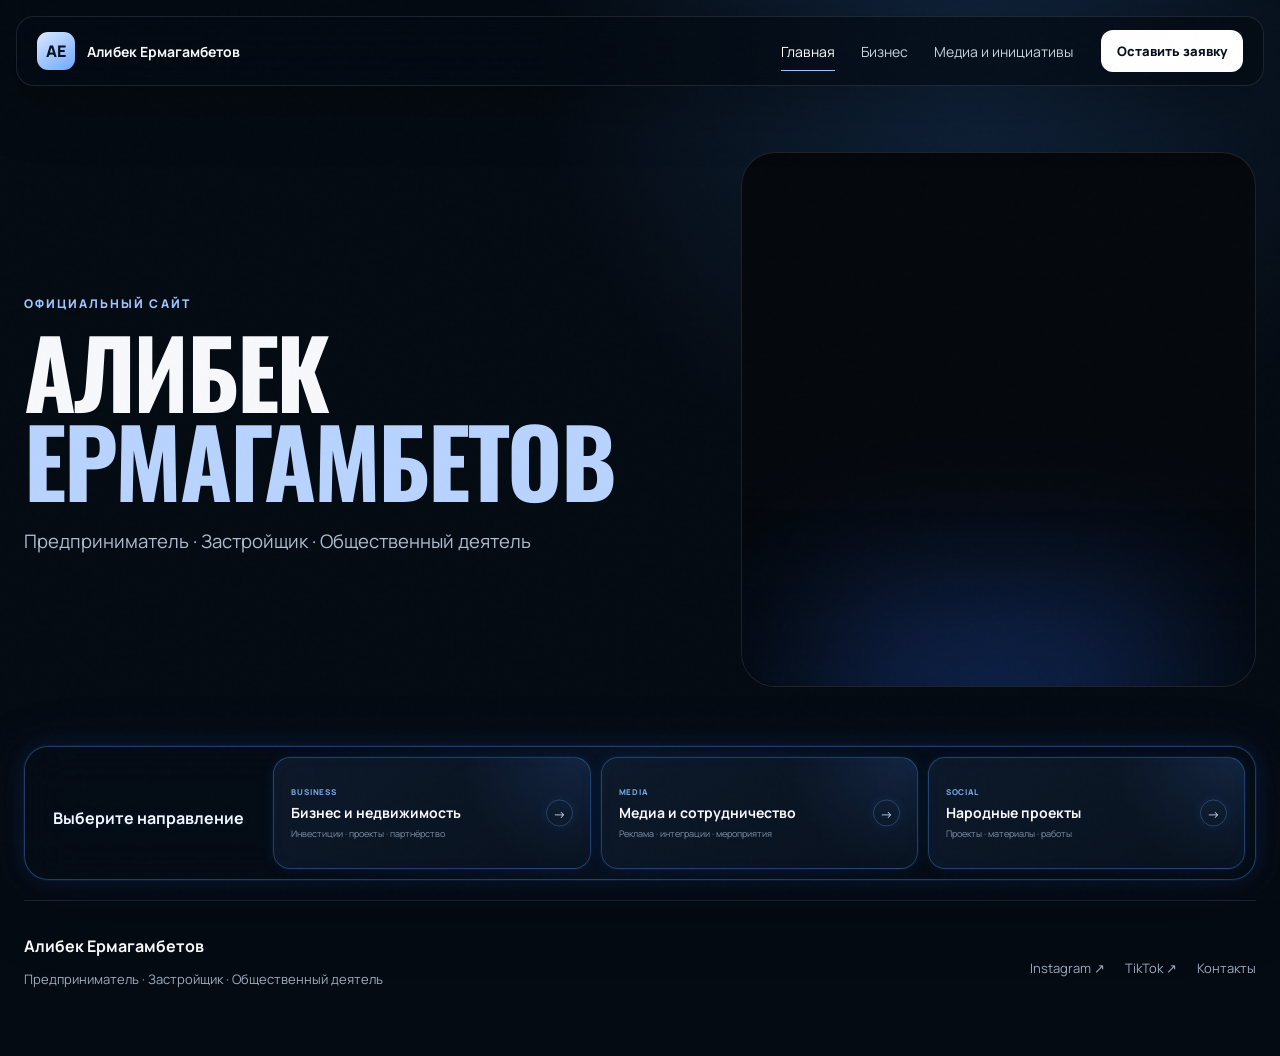
==== commit fa8443de: "Replace tiled portrait with single whole hero image" ====
--- a/index.html
+++ b/index.html
@@ -11,28 +11,17 @@
   <link href="https://fonts.googleapis.com/css2?family=Manrope:wght@400;500;600;700;800&family=Oswald:wght@500;600;700&display=swap" rel="stylesheet">
   <link rel="stylesheet" href="styles.css" />
   <style>
-    .home-clean .hero-image-wrap{overflow:hidden}
-    .home-clean .hero-photo-grid{
+    .home-clean .hero-image-wrap{overflow:hidden;background:#05080d}
+    .home-clean .hero-portrait-single{
       position:absolute;
+      inset:0;
       z-index:0;
-      left:0;
-      top:50%;
       width:100%;
-      aspect-ratio:2/3;
-      transform:translateY(-50%);
-      display:grid;
-      grid-template-columns:repeat(2,minmax(0,1fr));
-      grid-template-rows:repeat(3,minmax(0,1fr));
-      gap:0;
-      background:#05080d;
-    }
-    .home-clean .hero-photo-grid img{
-      display:block;
-      width:100.2%;
-      height:100.2%;
+      height:100%;
       max-width:none;
       object-fit:cover;
-      margin:-.1%;
+      object-position:center 18%;
+      display:block;
     }
     .home-clean .hero-image-wrap:after{z-index:2;pointer-events:none}
     .home-clean .hero-image-glow{z-index:3;pointer-events:none}
@@ -62,14 +51,7 @@
 
       <div class="hero-visual reveal delay-1">
         <div class="hero-image-wrap">
-          <div class="hero-photo-grid" role="img" aria-label="Алибек Ермагамбетов">
-            <img src="assets/hero-tile-00.webp?v=20260923-1" alt="" />
-            <img src="assets/hero-tile-01.webp?v=20260923-1" alt="" />
-            <img src="assets/hero-tile-10.webp?v=20260923-1" alt="" />
-            <img src="assets/hero-tile-11.webp?v=20260923-1" alt="" />
-            <img src="assets/hero-tile-20.webp?v=20260923-1" alt="" />
-            <img src="assets/hero-tile-21.webp?v=20260923-1" alt="" />
-          </div>
+          <img class="hero-portrait-single" src="assets/hero-portrait-whole.webp?v=20260927-1" alt="Алибек Ермагамбетов" />
           <div class="hero-image-glow"></div>
         </div>
       </div>
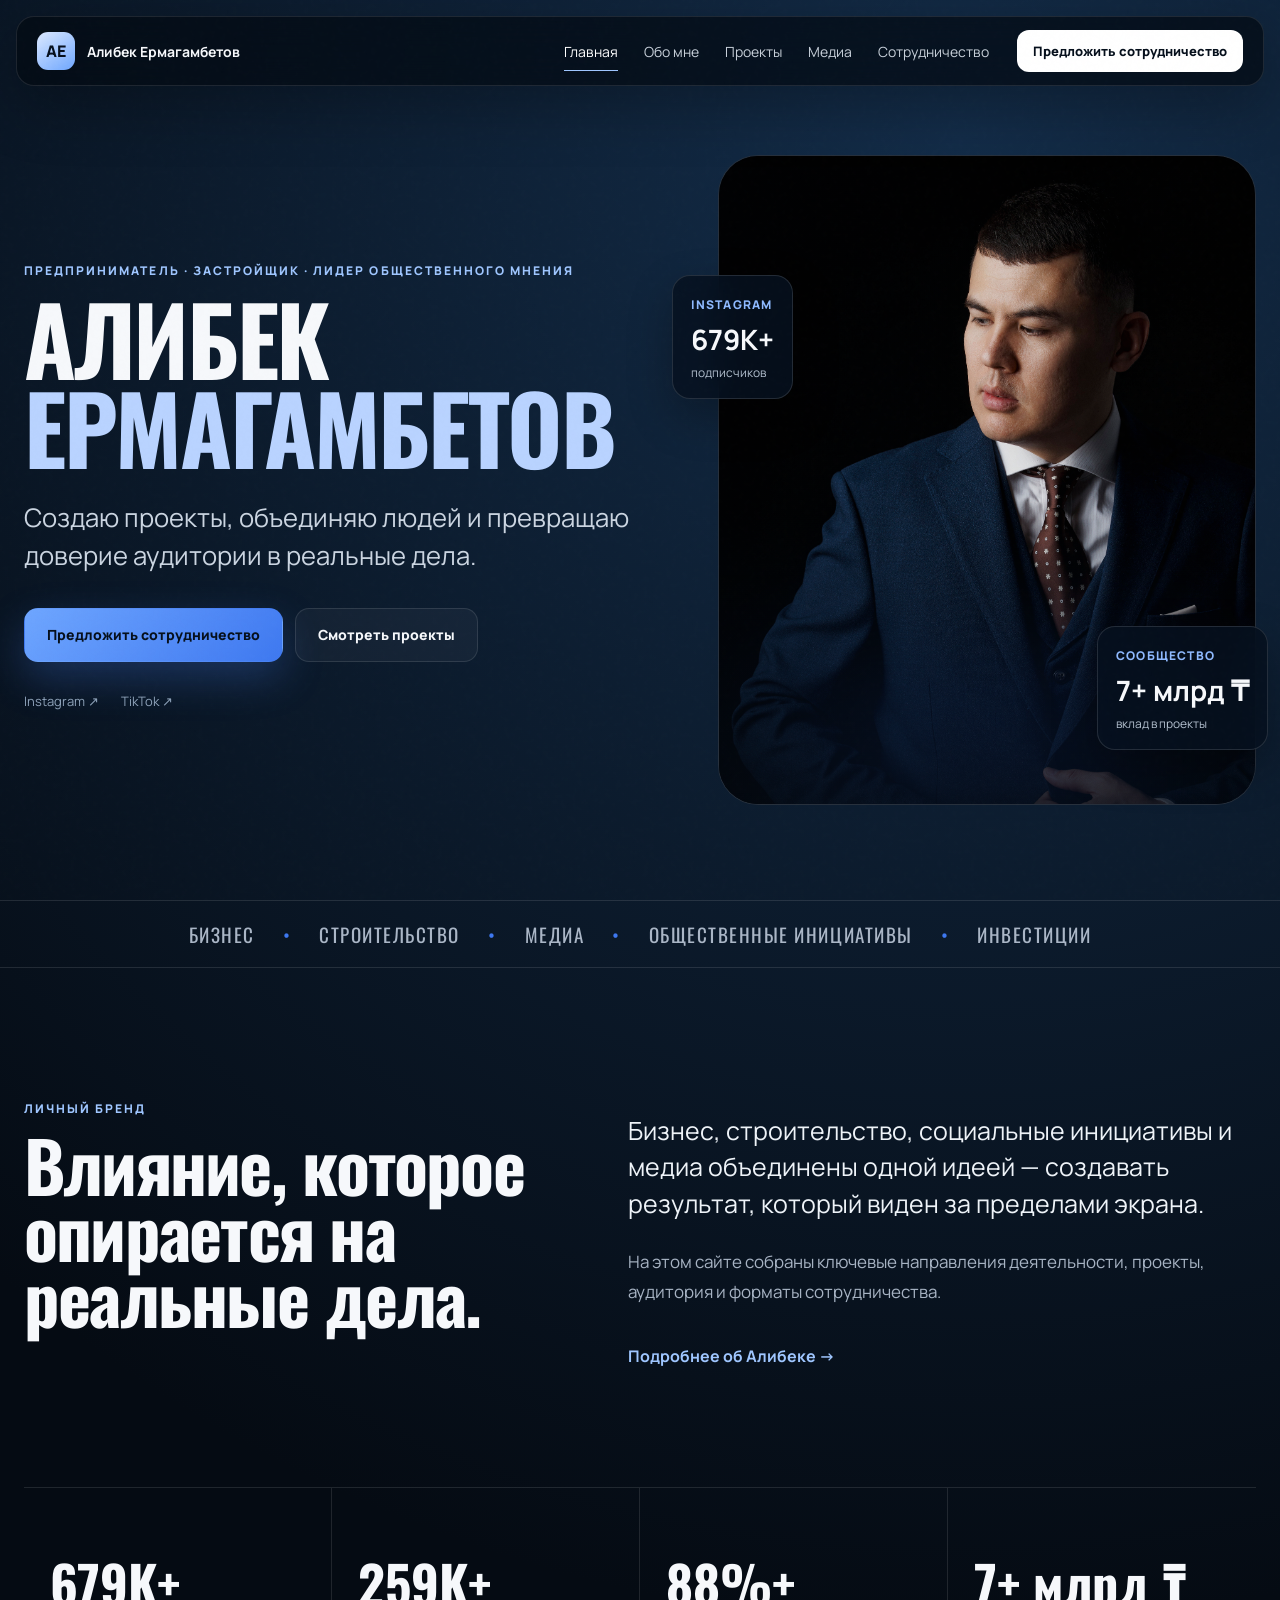
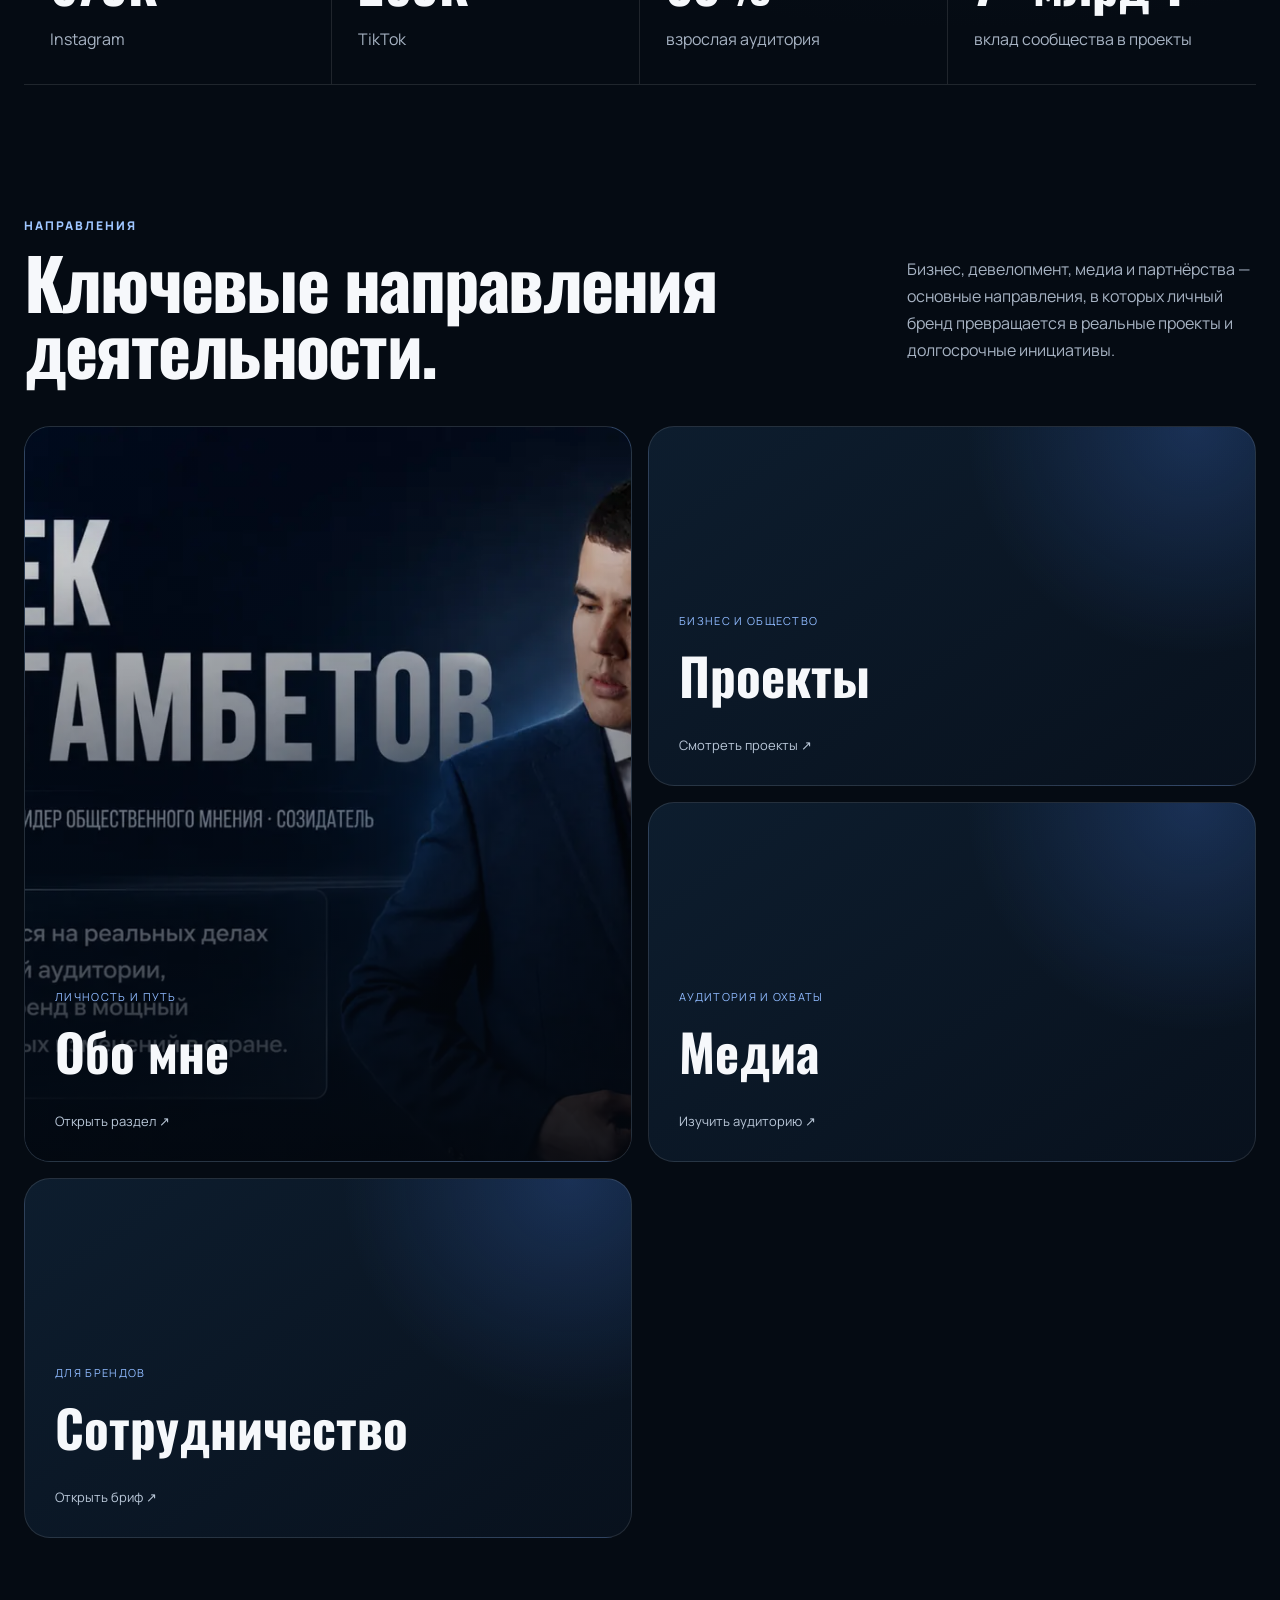
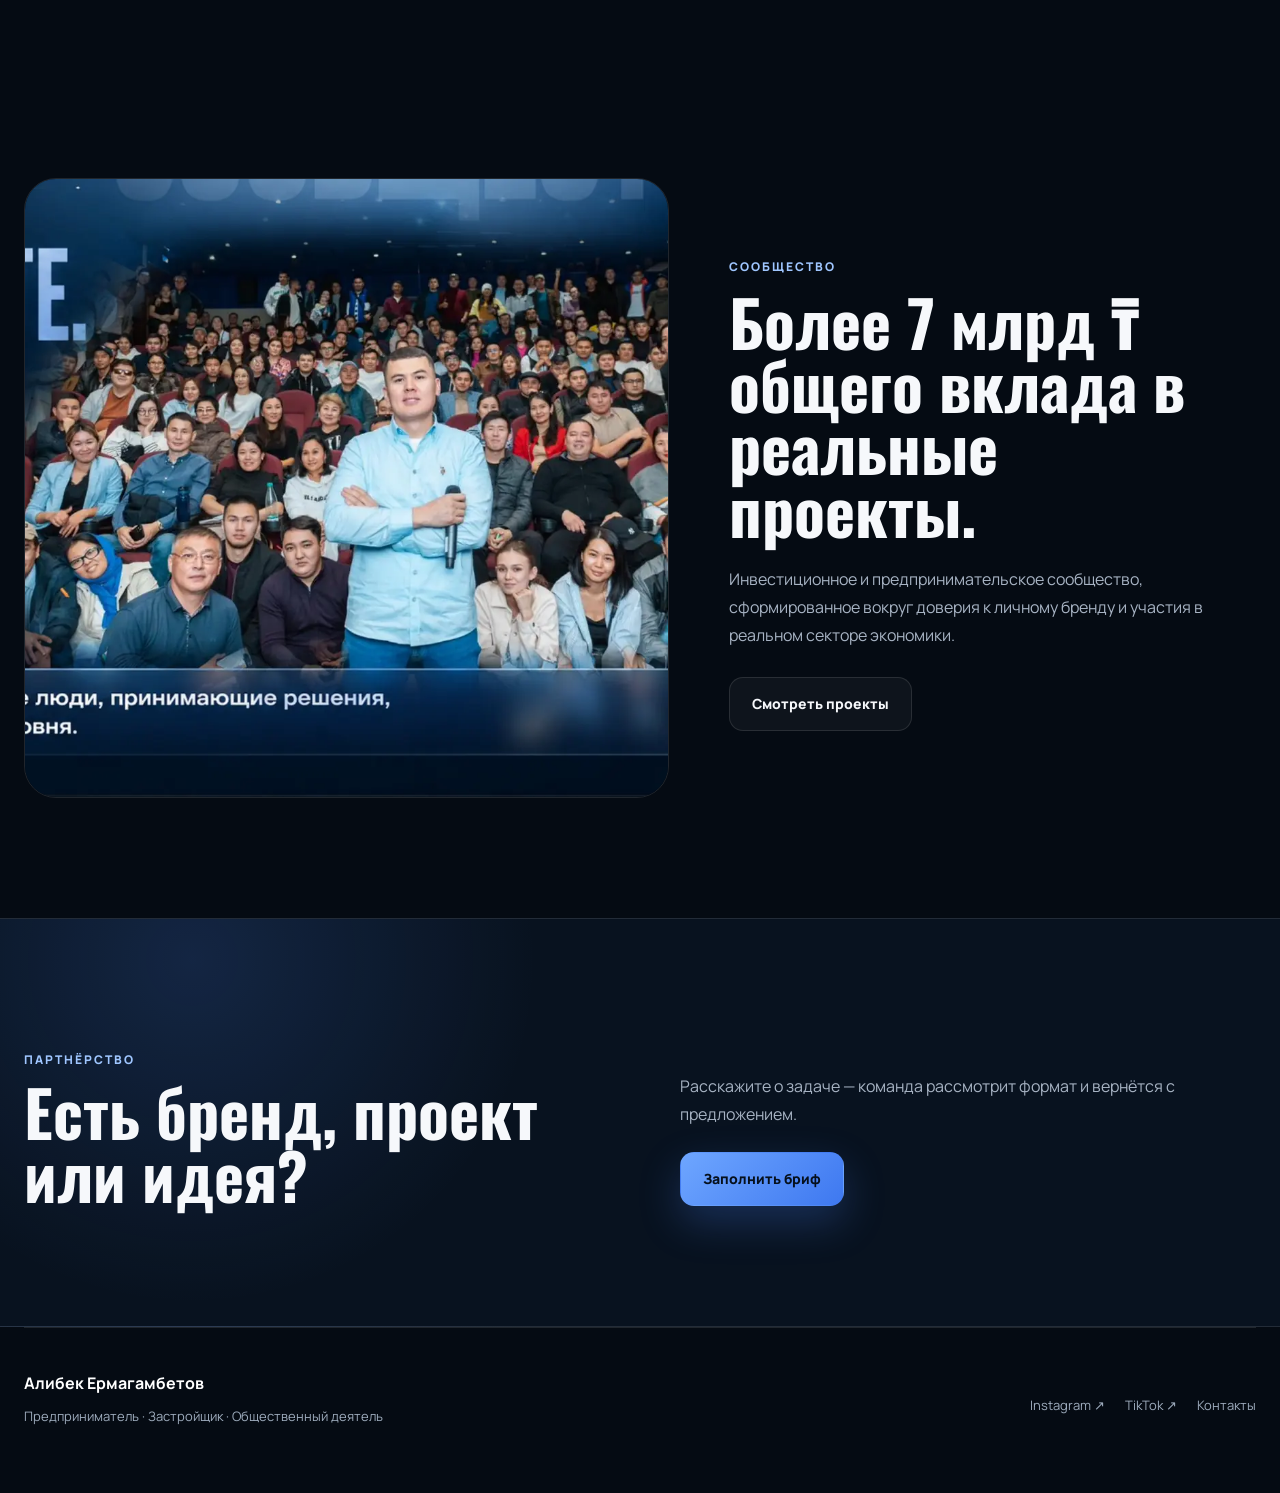
==== commit 87ba2c9a: "Replace homepage portrait with supplied studio photo" ====
--- a/index.html
+++ b/index.html
@@ -3,94 +3,83 @@
 <head>
   <meta charset="utf-8" />
   <meta name="viewport" content="width=device-width, initial-scale=1" />
-  <meta name="description" content="Алибек Ермагамбетов — предприниматель, застройщик и общественный деятель. Бизнес, медиа и народные проекты." />
+  <meta name="description" content="Алибек Ермагамбетов — предприниматель, застройщик и общественный деятель. Официальный сайт, проекты, медиа и сотрудничество." />
   <meta name="theme-color" content="#07111f" />
   <title>Алибек Ермагамбетов — официальный сайт</title>
   <link rel="preconnect" href="https://fonts.googleapis.com">
   <link rel="preconnect" href="https://fonts.gstatic.com" crossorigin>
   <link href="https://fonts.googleapis.com/css2?family=Manrope:wght@400;500;600;700;800&family=Oswald:wght@500;600;700&display=swap" rel="stylesheet">
   <link rel="stylesheet" href="styles.css" />
-  <style>
-    .home-clean .hero-image-wrap{overflow:hidden;background:#05080d}
-    .home-clean .hero-portrait-single{
-      position:absolute;
-      inset:0;
-      z-index:0;
-      width:100%;
-      height:100%;
-      max-width:none;
-      object-fit:cover;
-      object-position:center 18%;
-      display:block;
-    }
-    .home-clean .hero-image-wrap:after{z-index:2;pointer-events:none}
-    .home-clean .hero-image-glow{z-index:3;pointer-events:none}
-  </style>
 </head>
-<body data-page="home" class="home-clean">
+<body data-page="home">
   <div class="noise" aria-hidden="true"></div>
-
   <header class="site-header">
     <a class="brand" href="/" aria-label="На главную"><span class="brand-mark">AE</span><span class="brand-name">Алибек Ермагамбетов</span></a>
     <nav class="desktop-nav" aria-label="Основная навигация">
       <a data-nav="home" href="/">Главная</a>
-      <a data-nav="business" href="/business">Бизнес</a>
-      <a data-nav="media" href="/media">Медиа и инициативы</a>
+      <a data-nav="about" href="/about">Обо мне</a>
+      <a data-nav="projects" href="/projects">Проекты</a>
+      <a data-nav="media" href="/media">Медиа</a>
+      <a data-nav="cooperation" href="/cooperation">Сотрудничество</a>
     </nav>
-    <a class="header-cta" href="/cooperation#brief">Оставить заявку</a>
+    <a class="header-cta" href="/cooperation#brief">Предложить сотрудничество</a>
     <button class="menu-button" type="button" aria-label="Открыть меню" aria-expanded="false">☰</button>
   </header>
 
   <main>
-    <section class="hero section-shell hero-with-direction-dock home-clean-hero">
+    <section class="hero section-shell">
       <div class="hero-copy reveal">
-        <p class="eyebrow">Официальный сайт</p>
+        <p class="eyebrow">Предприниматель · Застройщик · Лидер общественного мнения</p>
         <h1>АЛИБЕК<br><span>ЕРМАГАМБЕТОВ</span></h1>
-        <p class="hero-lead">Предприниматель · Застройщик · Общественный деятель</p>
+        <p class="hero-lead">Создаю проекты, объединяю людей и превращаю доверие аудитории в реальные дела.</p>
+        <div class="hero-actions">
+          <a class="btn btn-primary" href="/cooperation#brief">Предложить сотрудничество</a>
+          <a class="btn btn-secondary" href="/projects">Смотреть проекты</a>
+        </div>
+        <div class="hero-socials"><a id="instagramLink" href="#" target="_blank" rel="noreferrer">Instagram ↗</a><a id="tiktokLink" href="#" target="_blank" rel="noreferrer">TikTok ↗</a></div>
       </div>
+      <div class="hero-visual reveal delay-1">
+        <div class="hero-image-wrap"><img src="assets/hero-portrait-2877.jpg" alt="Алибек Ермагамбетов" /><div class="hero-image-glow"></div></div>
+        <div class="floating-card stat-card stat-card-a"><span class="stat-label">Instagram</span><strong data-stat="instagram">679K+</strong><span>подписчиков</span></div>
+        <div class="floating-card stat-card stat-card-b"><span class="stat-label">Сообщество</span><strong>7+ млрд ₸</strong><span>вклад в проекты</span></div>
+      </div>
+    </section>
 
-      <div class="hero-visual reveal delay-1">
-        <div class="hero-image-wrap">
-          <img class="hero-portrait-single" src="assets/hero-portrait-whole.webp?v=20260927-1" alt="Алибек Ермагамбетов" />
-          <div class="hero-image-glow"></div>
-        </div>
+    <section class="trust-strip"><div>БИЗНЕС</div><span>•</span><div>СТРОИТЕЛЬСТВО</div><span>•</span><div>МЕДИА</div><span>•</span><div>ОБЩЕСТВЕННЫЕ ИНИЦИАТИВЫ</div><span>•</span><div>ИНВЕСТИЦИИ</div></section>
+
+    <section class="section section-shell home-intro">
+      <div class="section-heading reveal"><p class="eyebrow">Личный бренд</p><h2>Влияние, которое опирается на реальные дела.</h2></div>
+      <div class="about-copy reveal delay-1"><p class="lead">Бизнес, строительство, социальные инициативы и медиа объединены одной идеей — создавать результат, который виден за пределами экрана.</p><p>На этом сайте собраны ключевые направления деятельности, проекты, аудитория и форматы сотрудничества.</p><a class="text-link" href="/about">Подробнее об Алибекe →</a></div>
+    </section>
+
+    <section class="metrics section-shell" aria-label="Ключевые показатели">
+      <article class="metric reveal"><span></span><strong data-stat="instagram">679K+</strong><p>Instagram</p></article>
+      <article class="metric reveal delay-1"><span></span><strong data-stat="tiktok">259K+</strong><p>TikTok</p></article>
+      <article class="metric reveal delay-2"><span></span><strong>88%+</strong><p>взрослая аудитория</p></article>
+      <article class="metric reveal delay-3"><span></span><strong>7+ млрд ₸</strong><p>вклад сообщества в проекты</p></article>
+    </section>
+
+    <section class="section section-shell">
+      <div class="section-heading split-heading reveal"><div><p class="eyebrow">Направления</p><h2>Ключевые направления деятельности.</h2></div><p>Бизнес, девелопмент, медиа и партнёрства — основные направления, в которых личный бренд превращается в реальные проекты и долгосрочные инициативы.</p></div>
+      <div class="portal-grid">
+        <a class="portal-card portal-card-photo reveal" href="/about"><img src="assets/media-kit-page-4.webp" alt="Об Алибекe"><span class="portal-overlay"></span><span class="portal-number"></span><div><p>Личность и путь</p><h3>Обо мне</h3><span>Открыть раздел ↗</span></div></a>
+        <a class="portal-card reveal delay-1" href="/projects"><span class="portal-number"></span><div><p>Бизнес и общество</p><h3>Проекты</h3><span>Смотреть проекты ↗</span></div></a>
+        <a class="portal-card reveal delay-2" href="/media"><span class="portal-number"></span><div><p>Аудитория и охваты</p><h3>Медиа</h3><span>Изучить аудиторию ↗</span></div></a>
+        <a class="portal-card reveal delay-3" href="/cooperation"><span class="portal-number"></span><div><p>Для брендов</p><h3>Сотрудничество</h3><span>Открыть бриф ↗</span></div></a>
       </div>
+    </section>
 
-      <div class="hero-direction-dock reveal delay-2" aria-label="Выберите направление обращения">
-        <div class="hero-direction-intro">
-          <strong>Выберите направление</strong>
-        </div>
+    <section class="section section-shell home-feature">
+      <div class="home-feature-image reveal"><img src="assets/community.webp" alt="Сообщество Алибекa Ермагамбетова"></div>
+      <div class="home-feature-copy reveal delay-1"><p class="eyebrow">Сообщество</p><h2>Более 7 млрд ₸ общего вклада в реальные проекты.</h2><p>Инвестиционное и предпринимательское сообщество, сформированное вокруг доверия к личному бренду и участия в реальном секторе экономики.</p><a class="btn btn-secondary" href="/projects">Смотреть проекты</a></div>
+    </section>
 
-        <a class="hero-direction-card" href="/cooperation?type=business#brief">
-          <small>BUSINESS</small>
-          <b>Бизнес и недвижимость</b>
-          <span>Инвестиции · проекты · партнёрство</span>
-          <i>→</i>
-        </a>
-
-        <a class="hero-direction-card" href="/cooperation?type=media#brief">
-          <small>MEDIA</small>
-          <b>Медиа и сотрудничество</b>
-          <span>Реклама · интеграции · мероприятия</span>
-          <i>→</i>
-        </a>
-
-        <a class="hero-direction-card" href="/cooperation?type=social#brief">
-          <small>SOCIAL</small>
-          <b>Народные проекты</b>
-          <span>Проекты · материалы · работы</span>
-          <i>→</i>
-        </a>
-      </div>
+    <section class="section cta-band">
+      <div class="section-shell cta-band-inner reveal"><div><p class="eyebrow">Партнёрство</p><h2>Есть бренд, проект или идея?</h2></div><div><p>Расскажите о задаче — команда рассмотрит формат и вернётся с предложением.</p><a class="btn btn-primary" href="/cooperation#brief">Заполнить бриф</a></div></div>
     </section>
   </main>
 
-  <footer class="footer section-shell home-clean-footer">
-    <div><strong>Алибек Ермагамбетов</strong><p>Предприниматель · Застройщик · Общественный деятель</p></div>
-    <div class="footer-links"><a id="footerInstagram" href="#">Instagram ↗</a><a id="footerTikTok" href="#">TikTok ↗</a><a href="/cooperation">Контакты</a></div>
-  </footer>
-
-  <script src="site-config.js"></script>
-  <script src="script.js"></script>
+  <footer class="footer section-shell"><div><strong>Алибек Ермагамбетов</strong><p>Предприниматель · Застройщик · Общественный деятель</p></div><div class="footer-links"><a id="footerInstagram" href="#">Instagram ↗</a><a id="footerTikTok" href="#">TikTok ↗</a><a href="/cooperation">Контакты</a></div></footer>
+  <script src="site-config.js"></script><script src="script.js"></script>
 </body>
 </html>
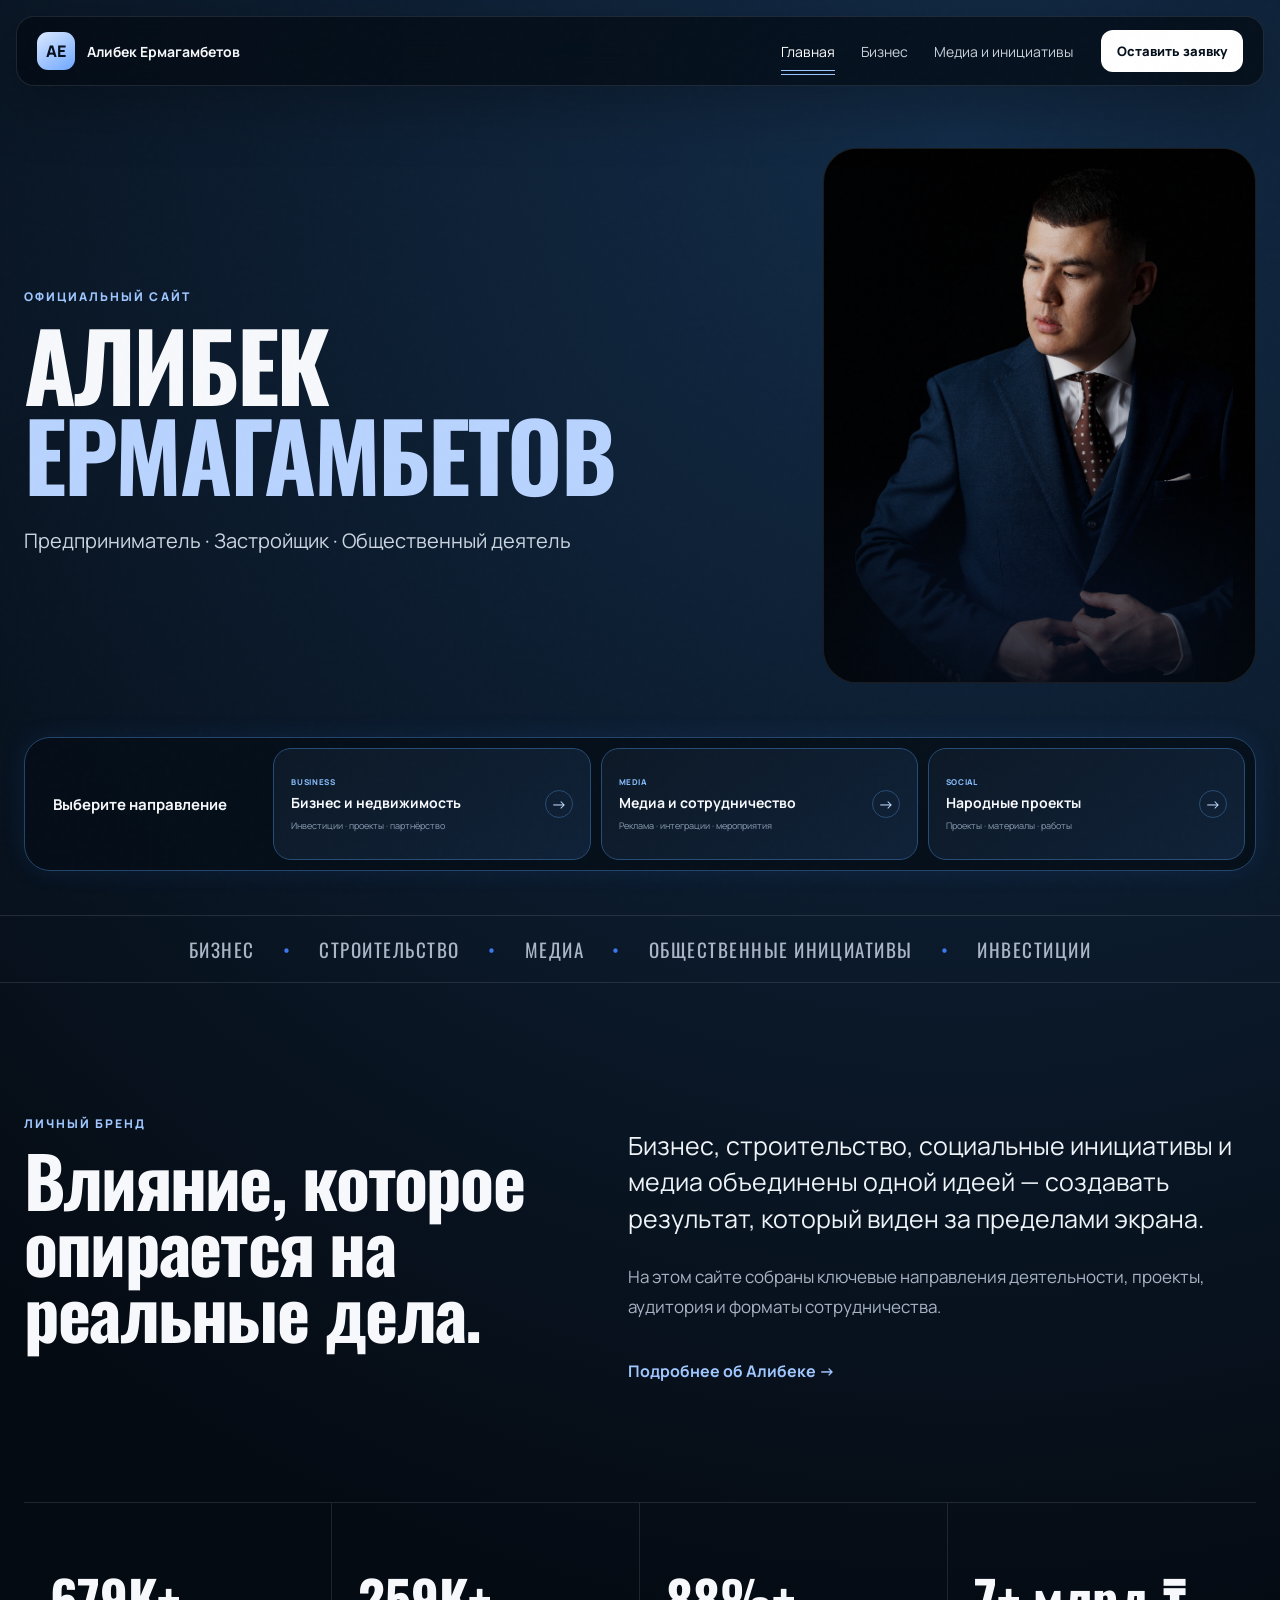
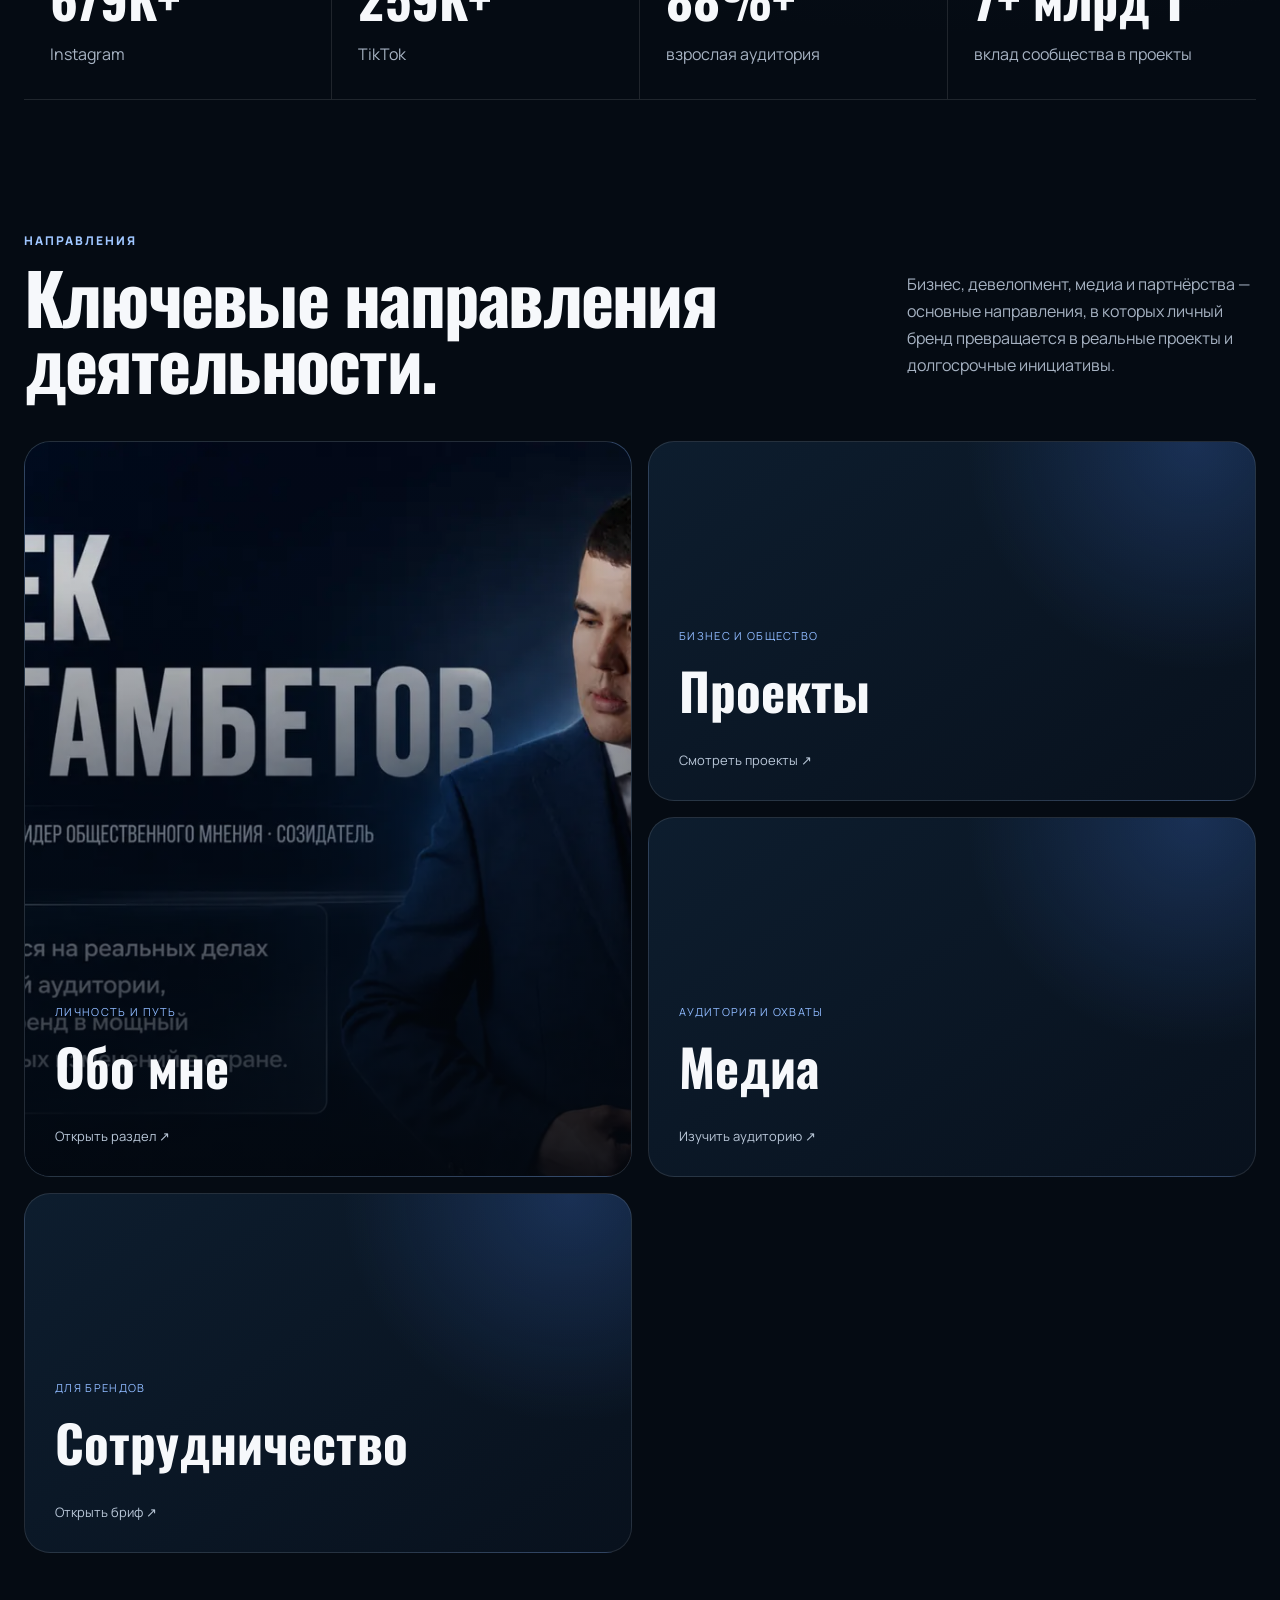
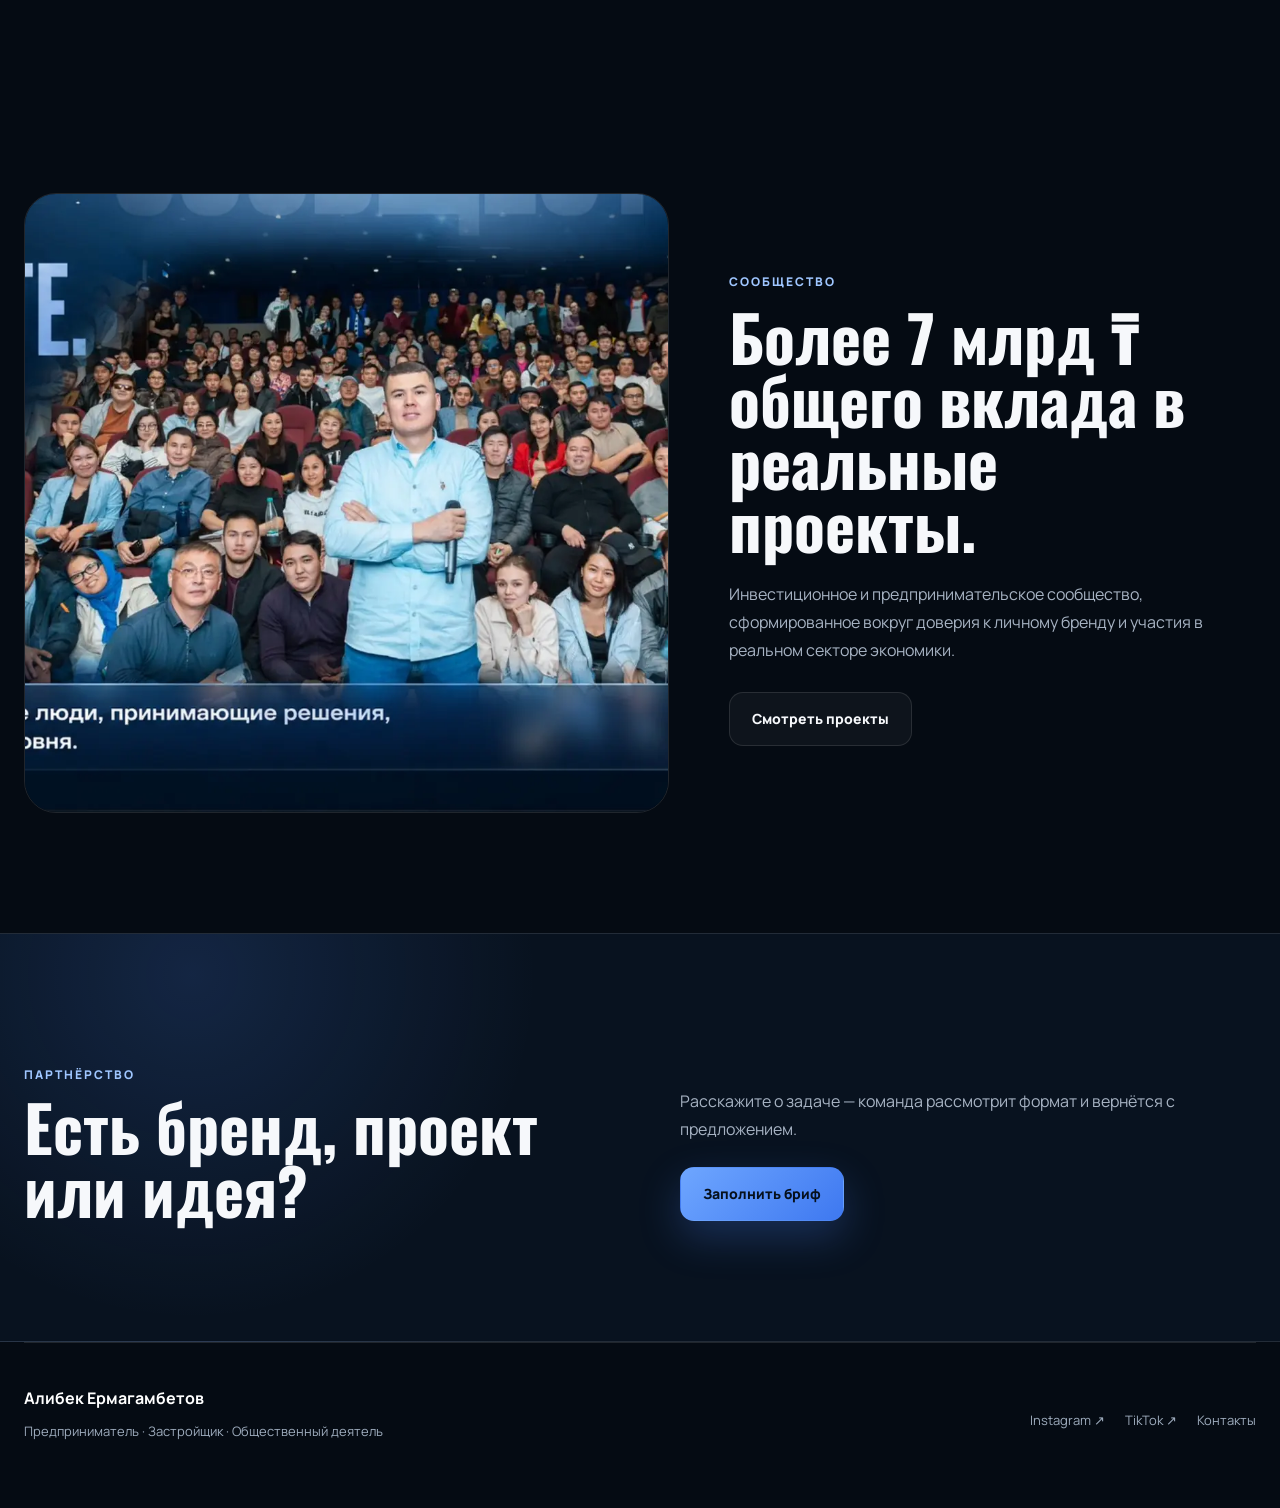
==== commit 28d4f23f: "Match reference homepage with compact menu and direction cards" ====
--- a/index.html
+++ b/index.html
@@ -17,33 +17,32 @@
     <a class="brand" href="/" aria-label="На главную"><span class="brand-mark">AE</span><span class="brand-name">Алибек Ермагамбетов</span></a>
     <nav class="desktop-nav" aria-label="Основная навигация">
       <a data-nav="home" href="/">Главная</a>
-      <a data-nav="about" href="/about">Обо мне</a>
-      <a data-nav="projects" href="/projects">Проекты</a>
-      <a data-nav="media" href="/media">Медиа</a>
-      <a data-nav="cooperation" href="/cooperation">Сотрудничество</a>
+      <a data-nav="projects" href="/projects">Бизнес</a>
+      <a data-nav="media" href="/media">Медиа и инициативы</a>
     </nav>
-    <a class="header-cta" href="/cooperation#brief">Предложить сотрудничество</a>
+    <a class="header-cta" href="/cooperation#brief">Оставить заявку</a>
     <button class="menu-button" type="button" aria-label="Открыть меню" aria-expanded="false">☰</button>
   </header>
 
   <main>
     <section class="hero section-shell">
       <div class="hero-copy reveal">
-        <p class="eyebrow">Предприниматель · Застройщик · Лидер общественного мнения</p>
+        <p class="eyebrow">Официальный сайт</p>
         <h1>АЛИБЕК<br><span>ЕРМАГАМБЕТОВ</span></h1>
-        <p class="hero-lead">Создаю проекты, объединяю людей и превращаю доверие аудитории в реальные дела.</p>
-        <div class="hero-actions">
-          <a class="btn btn-primary" href="/cooperation#brief">Предложить сотрудничество</a>
-          <a class="btn btn-secondary" href="/projects">Смотреть проекты</a>
-        </div>
-        <div class="hero-socials"><a id="instagramLink" href="#" target="_blank" rel="noreferrer">Instagram ↗</a><a id="tiktokLink" href="#" target="_blank" rel="noreferrer">TikTok ↗</a></div>
+        <p class="hero-lead">Предприниматель · Застройщик · Общественный деятель</p>
+
       </div>
       <div class="hero-visual reveal delay-1">
         <div class="hero-image-wrap"><img src="assets/hero-portrait-2877.jpg" alt="Алибек Ермагамбетов" /><div class="hero-image-glow"></div></div>
-        <div class="floating-card stat-card stat-card-a"><span class="stat-label">Instagram</span><strong data-stat="instagram">679K+</strong><span>подписчиков</span></div>
-        <div class="floating-card stat-card stat-card-b"><span class="stat-label">Сообщество</span><strong>7+ млрд ₸</strong><span>вклад в проекты</span></div>
       </div>
     </section>
+
+    <nav class="direction-bar section-shell" aria-label="Выберите направление">
+      <strong class="direction-heading">Выберите направление</strong>
+      <a class="direction-link" href="/projects"><span class="direction-tag">BUSINESS</span><strong>Бизнес и недвижимость</strong><span class="direction-description">Инвестиции · проекты · партнёрство</span><span class="direction-arrow" aria-hidden="true">→</span></a>
+      <a class="direction-link" href="/media"><span class="direction-tag">MEDIA</span><strong>Медиа и сотрудничество</strong><span class="direction-description">Реклама · интеграции · мероприятия</span><span class="direction-arrow" aria-hidden="true">→</span></a>
+      <a class="direction-link" href="/project-narodnoe"><span class="direction-tag">SOCIAL</span><strong>Народные проекты</strong><span class="direction-description">Проекты · материалы · работы</span><span class="direction-arrow" aria-hidden="true">→</span></a>
+    </nav>
 
     <section class="trust-strip"><div>БИЗНЕС</div><span>•</span><div>СТРОИТЕЛЬСТВО</div><span>•</span><div>МЕДИА</div><span>•</span><div>ОБЩЕСТВЕННЫЕ ИНИЦИАТИВЫ</div><span>•</span><div>ИНВЕСТИЦИИ</div></section>
 
--- a/styles.css
+++ b/styles.css
@@ -3,7 +3,7 @@
   --line:rgba(255,255,255,.11);--blue:#4f8cff;--blue2:#78b8ff;--max:1280px;--radius:26px;
 }
 *{box-sizing:border-box}html{scroll-behavior:smooth}body{margin:0;background:radial-gradient(circle at 75% 3%,#132c48 0,transparent 32%),var(--bg);color:var(--text);font-family:Manrope,Arial,sans-serif;overflow-x:hidden}
-a{color:inherit;text-decoration:none}img{display:block;max-width:100%}.noise{pointer-events:none;position:fixed;inset:0;z-index:999;opacity:.035;background-image:url("data:image/svg+xml,%3Csvg viewBox='0 0 180 180' xmlns='http://www.w3.org/2000/svg'%3E%3Cfilter id='n'%3E%3CfeTurbulence type='fractalNoise' baseFrequency='.9' numOctaves='3' stitchTiles='stitch'/%3E%3C/filter%3E%3Crect width='100%25' height='100%25' filter='url(%23n)' opacity='.35'/%3E%3C/svg%3E")}.section-shell{width:min(var(--max),calc(100% - 48px));margin-inline:auto}.site-header{position:fixed;z-index:50;top:16px;left:50%;transform:translateX(-50%);width:min(1380px,calc(100% - 32px));height:70px;display:flex;align-items:center;gap:28px;padding:0 20px;border:1px solid rgba(255,255,255,.1);border-radius:18px;background:rgba(4,10,18,.72);backdrop-filter:blur(18px);box-shadow:0 18px 60px rgba(0,0,0,.28)}.brand{display:flex;align-items:center;gap:12px;margin-right:auto}.brand-mark{display:grid;place-items:center;width:38px;height:38px;border-radius:11px;background:linear-gradient(145deg,#dce9ff,#6fa7ff);color:#07111f;font-weight:900}.brand-name{font-weight:700;font-size:14px}.desktop-nav{display:flex;gap:26px;color:#c8d0da;font-size:14px}.desktop-nav a:hover,.footer-links a:hover,.hero-socials a:hover{color:#fff}.header-cta{padding:12px 16px;border-radius:12px;background:#fff;color:#06101c;font-weight:800;font-size:13px}.menu-button{display:none;background:none;border:0;color:#fff;font-size:24px}.hero{min-height:100vh;padding-top:136px;padding-bottom:76px;display:grid;grid-template-columns:1.04fr .96fr;align-items:center;gap:52px}.eyebrow{text-transform:uppercase;letter-spacing:.17em;font-size:12px;font-weight:800;color:#9fc6ff}.hero h1,.section-heading h2,.impact-copy h2,.brief-intro h2{font-family:Oswald,Impact,sans-serif;margin:14px 0 0;line-height:.94;letter-spacing:-.025em}.hero h1{font-size:clamp(64px,7.4vw,118px)}.hero h1 span{color:#b9d3ff}.hero-lead{max-width:630px;margin:28px 0 0;font-size:clamp(19px,2vw,27px);line-height:1.45;color:#cbd5e1}.hero-actions{display:flex;gap:12px;margin-top:34px}.btn{display:inline-flex;align-items:center;justify-content:center;min-height:54px;padding:0 22px;border-radius:14px;font-weight:800;font-size:14px;border:1px solid transparent;cursor:pointer}.btn-primary{background:linear-gradient(135deg,#6ea6ff,#3e78f0);color:#06101c;box-shadow:0 16px 40px rgba(73,132,247,.26)}.btn-primary:hover{transform:translateY(-1px)}.btn-secondary{border-color:var(--line);background:rgba(255,255,255,.04)}.hero-socials{display:flex;gap:22px;margin-top:30px;color:#8ea2b9;font-size:13px}.hero-visual{position:relative;min-height:650px}.hero-image-wrap{position:absolute;inset:0 0 0 5%;overflow:hidden;border:1px solid var(--line);border-radius:40px;background:#0c1724}.hero-image-wrap:after{content:"";position:absolute;inset:0;background:linear-gradient(180deg,transparent 55%,rgba(3,8,15,.78)),linear-gradient(90deg,rgba(3,8,15,.2),transparent)}.hero-image-wrap img{width:100%;height:100%;object-fit:cover;object-position:center top}.hero-image-glow{position:absolute;inset:auto 15% -12% 15%;height:28%;background:#2e74ff;filter:blur(80px);opacity:.32}.floating-card{position:absolute;z-index:2;padding:16px 18px;border-radius:18px;border:1px solid rgba(255,255,255,.12);background:rgba(7,17,31,.84);backdrop-filter:blur(16px);box-shadow:0 18px 44px rgba(0,0,0,.28)}.floating-card strong{display:block;margin:6px 0 2px;font-size:28px}.floating-card span{font-size:12px;color:#b3c0cf}.stat-label{color:#8fbaff!important;text-transform:uppercase;letter-spacing:.1em;font-weight:800}.stat-card-a{left:-18px;top:120px}.stat-card-b{right:-12px;bottom:55px}.trust-strip{overflow:hidden;border-block:1px solid var(--line);padding:19px 24px;display:flex;justify-content:center;gap:28px;font-family:Oswald,sans-serif;font-size:19px;letter-spacing:.08em;color:#aab6c6;white-space:nowrap}.trust-strip span{color:#3e78f0}.section{padding:120px 0}.about-grid{display:grid;grid-template-columns:.85fr 1.15fr;gap:90px}.section-heading h2,.impact-copy h2,.brief-intro h2{font-size:clamp(46px,5.5vw,80px)}.about-copy .lead{font-size:25px;line-height:1.45;color:#eef3f8}.about-copy>p:not(.lead){font-size:17px;line-height:1.8;color:var(--muted)}.pill-row{display:flex;flex-wrap:wrap;gap:10px;margin-top:30px}.pill-row span,.mini-tags span{padding:9px 12px;border-radius:999px;border:1px solid var(--line);background:rgba(255,255,255,.03);font-size:12px;color:#c3ceda}.metrics{display:grid;grid-template-columns:repeat(4,1fr);border-block:1px solid var(--line)}.metric{padding:34px 26px;border-right:1px solid var(--line)}.metric:last-child{border-right:0}.metric>span{font-size:11px;color:#6f8298}.metric strong{display:block;margin-top:22px;font-family:Oswald,sans-serif;font-size:52px}.metric p{margin:7px 0 0;color:var(--muted)}.split-heading{display:grid;grid-template-columns:1.4fr .6fr;gap:70px;align-items:end}.split-heading>p{max-width:470px;color:var(--muted);line-height:1.7}.feature-grid{display:grid;grid-template-columns:1.28fr .72fr;gap:18px;margin-top:46px}.feature-card{position:relative;min-height:520px;border:1px solid var(--line);border-radius:var(--radius);overflow:hidden}.feature-image-card img{width:100%;height:100%;object-fit:cover}.image-overlay{position:absolute;inset:0;background:linear-gradient(180deg,transparent 22%,rgba(3,8,15,.9))}.feature-card-content{position:absolute;left:34px;right:34px;bottom:32px}.card-index{display:block;margin-bottom:18px;font-size:11px;letter-spacing:.14em;color:#90b8f5}.feature-card h3{margin:0;font-size:34px}.feature-card p{color:#b2bfce;line-height:1.65}.dark-card{padding:38px;background:radial-gradient(circle at 90% 10%,rgba(70,126,232,.25),transparent 35%),linear-gradient(145deg,#0d1d2e,#08111d);display:flex;flex-direction:column;justify-content:flex-end}.dark-card h3{font-size:42px}.mini-tags{display:flex;flex-wrap:wrap;gap:8px;margin-top:18px}.impact-section{display:grid;grid-template-columns:.9fr 1.1fr;gap:72px;align-items:center}.impact-image{height:760px;border-radius:32px;overflow:hidden;border:1px solid var(--line)}.impact-image img{width:100%;height:100%;object-fit:cover}.impact-list{margin-top:34px}.impact-list>div{padding:20px 0;border-top:1px solid var(--line)}.impact-list strong{font-size:19px}.impact-list p{margin:8px 0 0;color:var(--muted);line-height:1.6}.media-layout{display:grid;grid-template-columns:1.15fr .85fr;gap:26px;margin-top:44px}.media-visual{height:590px;border-radius:28px;overflow:hidden;border:1px solid var(--line)}.media-visual img{width:100%;height:100%;object-fit:cover}.audience-panel{padding:38px;border:1px solid var(--line);border-radius:28px;background:linear-gradient(145deg,#0d1e30,#09131f)}.audience-row{display:flex;justify-content:space-between;gap:20px;margin-top:18px}.audience-row:first-child{margin-top:0}.audience-row strong{font-size:25px}.progress{height:7px;margin:13px 0 28px;border-radius:999px;background:#17283b;overflow:hidden}.progress span{display:block;height:100%;min-width:4px;border-radius:999px;background:linear-gradient(90deg,#75b8ff,#4e7cff)}.audience-panel p{margin-top:34px;color:#aebaca;line-height:1.75}.text-link{display:inline-block;margin-top:20px;color:#9fc6ff;font-weight:700}.partnership-section{background:linear-gradient(180deg,rgba(18,40,66,.5),rgba(5,11,19,0));border-block:1px solid var(--line)}.service-grid{display:grid;grid-template-columns:repeat(4,1fr);gap:14px;margin-top:42px}.service-card{min-height:330px;padding:26px;border:1px solid var(--line);border-radius:22px;background:rgba(255,255,255,.025);display:flex;flex-direction:column}.service-card>span{font-size:11px;color:#6f8298}.service-card h3{font-size:24px;margin:48px 0 14px}.service-card p{margin:0;color:var(--muted);line-height:1.65;font-size:14px}.price{margin-top:auto;padding-top:26px;color:#cbe0ff;font-size:15px}.brief-section{display:grid;grid-template-columns:.72fr 1.28fr;gap:72px;align-items:start}.brief-intro{position:sticky;top:115px}.brief-intro>p:not(.eyebrow){color:var(--muted);line-height:1.7}.manager-card{margin-top:35px;padding:22px;border:1px solid var(--line);border-radius:18px;background:#0b1725}.manager-card span{display:block;color:#7890aa;font-size:12px}.manager-card strong{display:block;margin:7px 0 14px;font-size:22px}.manager-card a{display:block;margin-top:8px;color:#bcd5f7;font-size:14px}.brief-form{padding:34px;border:1px solid var(--line);border-radius:28px;background:linear-gradient(145deg,#0c1928,#08111c)}label{display:block;margin-bottom:18px}label span{display:block;margin-bottom:8px;font-size:12px;color:#aab8c8}input,select,textarea{width:100%;border:1px solid rgba(255,255,255,.11);border-radius:12px;background:#07111d;color:#fff;padding:14px 15px;font:inherit;outline:none}input:focus,select:focus,textarea:focus{border-color:#6597ef;box-shadow:0 0 0 3px rgba(78,124,255,.12)}textarea{resize:vertical}.form-grid-2{display:grid;grid-template-columns:1fr 1fr;gap:14px}.submit-btn{width:100%;margin-top:4px;border:0}.form-note{margin:12px 0 0;text-align:center;color:#74869a;font-size:11px}.footer{padding:44px 0 55px;border-top:1px solid var(--line);display:flex;justify-content:space-between;gap:30px;color:#9eacbd}.footer strong{color:#fff}.footer p{font-size:13px}.footer-links{display:flex;gap:20px;align-items:center;font-size:13px}.reveal{opacity:0;transform:translateY(22px);transition:opacity .8s ease,transform .8s ease}.reveal.visible{opacity:1;transform:none}.delay-1{transition-delay:.08s}.delay-2{transition-delay:.16s}.delay-3{transition-delay:.24s}
+a{color:inherit;text-decoration:none}img{display:block;max-width:100%}.noise{pointer-events:none;position:fixed;inset:0;z-index:999;opacity:.035;background-image:url("data:image/svg+xml,%3Csvg viewBox='0 0 180 180' xmlns='http://www.w3.org/2000/svg'%3E%3Cfilter id='n'%3E%3CfeTurbulence type='fractalNoise' baseFrequency='.9' numOctaves='3' stitchTiles='stitch'/%3E%3C/filter%3E%3Crect width='100%25' height='100%25' filter='url(%23n)' opacity='.35'/%3E%3C/svg%3E")}.section-shell{width:min(var(--max),calc(100% - 48px));margin-inline:auto}.site-header{position:fixed;z-index:50;top:16px;left:50%;transform:translateX(-50%);width:min(1380px,calc(100% - 32px));height:70px;display:flex;align-items:center;gap:28px;padding:0 20px;border:1px solid rgba(255,255,255,.1);border-radius:18px;background:rgba(4,10,18,.72);backdrop-filter:blur(18px);box-shadow:0 18px 60px rgba(0,0,0,.28)}.brand{display:flex;align-items:center;gap:12px;margin-right:auto}.brand-mark{display:grid;place-items:center;width:38px;height:38px;border-radius:11px;background:linear-gradient(145deg,#dce9ff,#6fa7ff);color:#07111f;font-weight:900}.brand-name{font-weight:700;font-size:14px}.desktop-nav{display:flex;gap:26px;color:#c8d0da;font-size:14px}.desktop-nav a:hover,.footer-links a:hover,.hero-socials a:hover{color:#fff}.header-cta{padding:12px 16px;border-radius:12px;background:#fff;color:#06101c;font-weight:800;font-size:13px}.menu-button{display:none;background:none;border:0;color:#fff;font-size:24px}.hero{min-height:100vh;padding-top:136px;padding-bottom:76px;display:grid;grid-template-columns:1.04fr .96fr;align-items:center;gap:52px}.eyebrow{text-transform:uppercase;letter-spacing:.17em;font-size:12px;font-weight:800;color:#9fc6ff}.hero h1,.section-heading h2,.impact-copy h2,.brief-intro h2{font-family:Oswald,Impact,sans-serif;margin:14px 0 0;line-height:.94;letter-spacing:-.025em}.hero h1{font-size:clamp(64px,7.4vw,118px)}.hero h1 span{color:#b9d3ff}.hero-lead{max-width:630px;margin:28px 0 0;font-size:clamp(19px,2vw,27px);line-height:1.45;color:#cbd5e1}.hero-actions{display:flex;gap:12px;margin-top:34px}.btn{display:inline-flex;align-items:center;justify-content:center;min-height:54px;padding:0 22px;border-radius:14px;font-weight:800;font-size:14px;border:1px solid transparent;cursor:pointer}.btn-primary{background:linear-gradient(135deg,#6ea6ff,#3e78f0);color:#06101c;box-shadow:0 16px 40px rgba(73,132,247,.26)}.btn-primary:hover{transform:translateY(-1px)}.btn-secondary{border-color:var(--line);background:rgba(255,255,255,.04)}.hero-socials{display:flex;gap:22px;margin-top:30px;color:#8ea2b9;font-size:13px}.hero-visual{position:relative;min-height:650px}.hero-image-wrap{position:absolute;inset:0 0 0 5%;overflow:hidden;border:1px solid var(--line);border-radius:40px;background:#000}.hero-image-wrap:after{content:"";position:absolute;inset:0;background:linear-gradient(180deg,transparent 55%,rgba(3,8,15,.78)),linear-gradient(90deg,rgba(3,8,15,.2),transparent)}.hero-image-wrap img{width:90%;height:100%;margin-inline:auto;object-fit:cover;object-position:center top}.hero-image-glow{position:absolute;inset:auto 15% -12% 15%;height:28%;background:#2e74ff;filter:blur(80px);opacity:.32}.floating-card{position:absolute;z-index:2;padding:16px 18px;border-radius:18px;border:1px solid rgba(255,255,255,.12);background:rgba(7,17,31,.84);backdrop-filter:blur(16px);box-shadow:0 18px 44px rgba(0,0,0,.28)}.floating-card strong{display:block;margin:6px 0 2px;font-size:28px}.floating-card span{font-size:12px;color:#b3c0cf}.stat-label{color:#8fbaff!important;text-transform:uppercase;letter-spacing:.1em;font-weight:800}.stat-card-a{left:-18px;top:120px}.stat-card-b{right:-12px;bottom:55px}.trust-strip{overflow:hidden;border-block:1px solid var(--line);padding:19px 24px;display:flex;justify-content:center;gap:28px;font-family:Oswald,sans-serif;font-size:19px;letter-spacing:.08em;color:#aab6c6;white-space:nowrap}.trust-strip span{color:#3e78f0}.section{padding:120px 0}.about-grid{display:grid;grid-template-columns:.85fr 1.15fr;gap:90px}.section-heading h2,.impact-copy h2,.brief-intro h2{font-size:clamp(46px,5.5vw,80px)}.about-copy .lead{font-size:25px;line-height:1.45;color:#eef3f8}.about-copy>p:not(.lead){font-size:17px;line-height:1.8;color:var(--muted)}.pill-row{display:flex;flex-wrap:wrap;gap:10px;margin-top:30px}.pill-row span,.mini-tags span{padding:9px 12px;border-radius:999px;border:1px solid var(--line);background:rgba(255,255,255,.03);font-size:12px;color:#c3ceda}.metrics{display:grid;grid-template-columns:repeat(4,1fr);border-block:1px solid var(--line)}.metric{padding:34px 26px;border-right:1px solid var(--line)}.metric:last-child{border-right:0}.metric>span{font-size:11px;color:#6f8298}.metric strong{display:block;margin-top:22px;font-family:Oswald,sans-serif;font-size:52px}.metric p{margin:7px 0 0;color:var(--muted)}.split-heading{display:grid;grid-template-columns:1.4fr .6fr;gap:70px;align-items:end}.split-heading>p{max-width:470px;color:var(--muted);line-height:1.7}.feature-grid{display:grid;grid-template-columns:1.28fr .72fr;gap:18px;margin-top:46px}.feature-card{position:relative;min-height:520px;border:1px solid var(--line);border-radius:var(--radius);overflow:hidden}.feature-image-card img{width:100%;height:100%;object-fit:cover}.image-overlay{position:absolute;inset:0;background:linear-gradient(180deg,transparent 22%,rgba(3,8,15,.9))}.feature-card-content{position:absolute;left:34px;right:34px;bottom:32px}.card-index{display:block;margin-bottom:18px;font-size:11px;letter-spacing:.14em;color:#90b8f5}.feature-card h3{margin:0;font-size:34px}.feature-card p{color:#b2bfce;line-height:1.65}.dark-card{padding:38px;background:radial-gradient(circle at 90% 10%,rgba(70,126,232,.25),transparent 35%),linear-gradient(145deg,#0d1d2e,#08111d);display:flex;flex-direction:column;justify-content:flex-end}.dark-card h3{font-size:42px}.mini-tags{display:flex;flex-wrap:wrap;gap:8px;margin-top:18px}.impact-section{display:grid;grid-template-columns:.9fr 1.1fr;gap:72px;align-items:center}.impact-image{height:760px;border-radius:32px;overflow:hidden;border:1px solid var(--line)}.impact-image img{width:100%;height:100%;object-fit:cover}.impact-list{margin-top:34px}.impact-list>div{padding:20px 0;border-top:1px solid var(--line)}.impact-list strong{font-size:19px}.impact-list p{margin:8px 0 0;color:var(--muted);line-height:1.6}.media-layout{display:grid;grid-template-columns:1.15fr .85fr;gap:26px;margin-top:44px}.media-visual{height:590px;border-radius:28px;overflow:hidden;border:1px solid var(--line)}.media-visual img{width:100%;height:100%;object-fit:cover}.audience-panel{padding:38px;border:1px solid var(--line);border-radius:28px;background:linear-gradient(145deg,#0d1e30,#09131f)}.audience-row{display:flex;justify-content:space-between;gap:20px;margin-top:18px}.audience-row:first-child{margin-top:0}.audience-row strong{font-size:25px}.progress{height:7px;margin:13px 0 28px;border-radius:999px;background:#17283b;overflow:hidden}.progress span{display:block;height:100%;min-width:4px;border-radius:999px;background:linear-gradient(90deg,#75b8ff,#4e7cff)}.audience-panel p{margin-top:34px;color:#aebaca;line-height:1.75}.text-link{display:inline-block;margin-top:20px;color:#9fc6ff;font-weight:700}.partnership-section{background:linear-gradient(180deg,rgba(18,40,66,.5),rgba(5,11,19,0));border-block:1px solid var(--line)}.service-grid{display:grid;grid-template-columns:repeat(4,1fr);gap:14px;margin-top:42px}.service-card{min-height:330px;padding:26px;border:1px solid var(--line);border-radius:22px;background:rgba(255,255,255,.025);display:flex;flex-direction:column}.service-card>span{font-size:11px;color:#6f8298}.service-card h3{font-size:24px;margin:48px 0 14px}.service-card p{margin:0;color:var(--muted);line-height:1.65;font-size:14px}.price{margin-top:auto;padding-top:26px;color:#cbe0ff;font-size:15px}.brief-section{display:grid;grid-template-columns:.72fr 1.28fr;gap:72px;align-items:start}.brief-intro{position:sticky;top:115px}.brief-intro>p:not(.eyebrow){color:var(--muted);line-height:1.7}.manager-card{margin-top:35px;padding:22px;border:1px solid var(--line);border-radius:18px;background:#0b1725}.manager-card span{display:block;color:#7890aa;font-size:12px}.manager-card strong{display:block;margin:7px 0 14px;font-size:22px}.manager-card a{display:block;margin-top:8px;color:#bcd5f7;font-size:14px}.brief-form{padding:34px;border:1px solid var(--line);border-radius:28px;background:linear-gradient(145deg,#0c1928,#08111c)}label{display:block;margin-bottom:18px}label span{display:block;margin-bottom:8px;font-size:12px;color:#aab8c8}input,select,textarea{width:100%;border:1px solid rgba(255,255,255,.11);border-radius:12px;background:#07111d;color:#fff;padding:14px 15px;font:inherit;outline:none}input:focus,select:focus,textarea:focus{border-color:#6597ef;box-shadow:0 0 0 3px rgba(78,124,255,.12)}textarea{resize:vertical}.form-grid-2{display:grid;grid-template-columns:1fr 1fr;gap:14px}.submit-btn{width:100%;margin-top:4px;border:0}.form-note{margin:12px 0 0;text-align:center;color:#74869a;font-size:11px}.footer{padding:44px 0 55px;border-top:1px solid var(--line);display:flex;justify-content:space-between;gap:30px;color:#9eacbd}.footer strong{color:#fff}.footer p{font-size:13px}.footer-links{display:flex;gap:20px;align-items:center;font-size:13px}.reveal{opacity:0;transform:translateY(22px);transition:opacity .8s ease,transform .8s ease}.reveal.visible{opacity:1;transform:none}.delay-1{transition-delay:.08s}.delay-2{transition-delay:.16s}.delay-3{transition-delay:.24s}
 @media(max-width:980px){.desktop-nav,.header-cta{display:none}.menu-button{display:block}.site-header.menu-open{height:auto;min-height:70px;flex-wrap:wrap;padding-bottom:16px}.site-header.menu-open .desktop-nav{display:flex;order:3;width:100%;flex-direction:column;gap:4px}.site-header.menu-open .desktop-nav a{padding:10px}.hero{grid-template-columns:1fr;padding-top:120px}.hero-visual{min-height:600px}.about-grid,.impact-section,.brief-section{grid-template-columns:1fr;gap:44px}.metrics{grid-template-columns:1fr 1fr}.metric:nth-child(2){border-right:0}.metric:nth-child(-n+2){border-bottom:1px solid var(--line)}.feature-grid,.media-layout{grid-template-columns:1fr}.service-grid{grid-template-columns:1fr 1fr}.brief-intro{position:static}.split-heading{grid-template-columns:1fr;gap:18px}.impact-image{height:600px}}
 @media(max-width:640px){.section-shell{width:min(100% - 28px,var(--max))}.site-header{top:10px;width:calc(100% - 20px)}.brand-name{display:none}.hero{padding-top:105px;gap:30px}.hero h1{font-size:57px}.hero-lead{font-size:18px}.hero-actions{flex-direction:column}.hero-visual{min-height:500px}.hero-image-wrap{left:0;border-radius:28px}.stat-card-a{left:-5px;top:80px}.stat-card-b{right:-5px;bottom:25px}.floating-card strong{font-size:23px}.trust-strip{justify-content:flex-start;overflow-x:auto}.section{padding:82px 0}.about-grid{gap:34px}.about-copy .lead{font-size:21px}.metrics{grid-template-columns:1fr}.metric{border-right:0;border-bottom:1px solid var(--line)!important}.metric:last-child{border-bottom:0!important}.feature-grid{margin-top:30px}.feature-card{min-height:450px}.feature-card-content{left:22px;right:22px;bottom:22px}.dark-card{padding:26px}.impact-image,.media-visual{height:440px}.service-grid{grid-template-columns:1fr}.brief-form{padding:20px}.form-grid-2{grid-template-columns:1fr}.footer{flex-direction:column}.footer-links{flex-wrap:wrap}}
 @media(prefers-reduced-motion:reduce){html{scroll-behavior:auto}.reveal{opacity:1;transform:none;transition:none}}
@@ -598,516 +598,22 @@
   }
 }
 
-
-/* === CONCEPT 2026-09 — 3 PRIMARY ENTRY ARCHITECTURE === */
-.concept-page{background:radial-gradient(circle at 72% 0%,rgba(40,88,145,.28),transparent 30%),#050b13}
-.concept-header .desktop-nav a.active{color:#fff}
-.concept-hero{min-height:100vh;padding-top:138px;padding-bottom:70px}
-.concept-hero-top{max-width:1060px}
-.concept-hero h1{font-family:Oswald,Impact,sans-serif;font-size:clamp(68px,8vw,126px);line-height:.9;letter-spacing:-.03em;margin:16px 0 0}
-.concept-hero h1 span{color:#b9d3ff}
-.concept-lead{max-width:790px;margin:28px 0 0;color:#c5d0de;font-size:clamp(18px,1.7vw,24px);line-height:1.55}
-.concept-entry-grid{display:grid;grid-template-columns:repeat(3,1fr);gap:16px;margin-top:58px}
-.concept-entry{position:relative;min-height:430px;padding:28px;border:1px solid rgba(255,255,255,.11);border-radius:28px;overflow:hidden;background:linear-gradient(160deg,rgba(16,36,57,.9),rgba(7,15,25,.96));display:flex;flex-direction:column;transition:.25s ease}
-.concept-entry:before{content:"";position:absolute;inset:auto -20% -42% 30%;height:70%;filter:blur(55px);opacity:.24;border-radius:50%;background:#3f82ff}
-.concept-entry:hover{transform:translateY(-6px);border-color:rgba(123,176,255,.36);box-shadow:0 24px 70px rgba(0,0,0,.3)}
-.concept-entry-kicker{font-size:10px;font-weight:800;letter-spacing:.14em;text-transform:uppercase;color:#82a5cf}
-.concept-entry-icon{position:absolute;right:24px;top:22px;width:40px;height:40px;display:grid;place-items:center;border:1px solid rgba(255,255,255,.11);border-radius:50%;color:#cfe1ff}
-.concept-entry h2{position:relative;margin:62px 0 12px;font-family:Oswald,sans-serif;font-size:clamp(33px,3vw,48px);line-height:.98}
-.concept-entry p{position:relative;margin:0;color:#9eb0c5;font-size:13px;line-height:1.6}
-.concept-tags{position:relative;display:flex;flex-wrap:wrap;gap:7px;margin-top:24px}
-.concept-tags span{padding:7px 9px;border:1px solid rgba(255,255,255,.09);border-radius:999px;background:rgba(255,255,255,.025);font-size:9px;color:#b9c8d9}
-.concept-entry strong{position:relative;margin-top:auto;padding-top:30px;color:#dbeaff;font-size:12px}
-.concept-business{background:radial-gradient(circle at 80% 100%,rgba(45,111,255,.18),transparent 35%),linear-gradient(155deg,#0d2137,#07101b)}
-.concept-media{background:radial-gradient(circle at 70% 0%,rgba(85,142,255,.2),transparent 35%),linear-gradient(155deg,#101d30,#07101b)}
-.concept-social{background:radial-gradient(circle at 40% 100%,rgba(62,126,202,.18),transparent 38%),linear-gradient(155deg,#0d1e2c,#07101b)}
-.concept-proof{border-block:1px solid var(--line);background:rgba(255,255,255,.015)}
-.concept-proof-grid{display:grid;grid-template-columns:repeat(4,1fr)}
-.concept-proof-grid>div{padding:30px 24px;border-right:1px solid var(--line)}
-.concept-proof-grid>div:last-child{border-right:0}
-.concept-proof-grid strong{display:block;font-family:Oswald,sans-serif;font-size:39px}
-.concept-proof-grid span{display:block;margin-top:4px;color:#8699af;font-size:11px}
-.concept-flow{scroll-margin-top:110px}
-.concept-flow-heading{display:grid;grid-template-columns:1.1fr .9fr;gap:80px;align-items:end}
-.concept-flow-heading h2{margin:8px 0 0;font-family:Oswald,sans-serif;font-size:clamp(52px,5.8vw,84px);line-height:.95}
-.concept-flow-heading>p{margin:0;color:#99a9bc;line-height:1.8;max-width:520px}
-.concept-choice-grid{display:grid;grid-template-columns:repeat(4,1fr);gap:12px;margin-top:44px}
-.concept-choice-grid>a{min-height:300px;padding:26px;border:1px solid var(--line);border-radius:22px;background:rgba(255,255,255,.025);display:flex;flex-direction:column;transition:.2s}
-.concept-choice-grid>a:hover{border-color:rgba(120,173,255,.36);background:rgba(79,140,255,.055);transform:translateY(-3px)}
-.concept-choice-grid small{color:#7596bf;font-size:9px;font-weight:800;letter-spacing:.1em}
-.concept-choice-grid h3{margin:46px 0 12px;font-size:24px;line-height:1.2}
-.concept-choice-grid p{margin:0;color:#8fa0b4;font-size:13px;line-height:1.7}
-.concept-choice-grid span{margin-top:auto;padding-top:25px;color:#bbd5f7;font-size:12px;font-weight:800}
-.concept-choice-grid-3{grid-template-columns:repeat(3,1fr)}
-.concept-flow-dark{background:linear-gradient(180deg,rgba(17,36,58,.5),rgba(5,11,19,.5));border-block:1px solid var(--line)}
-.concept-social-feature{display:grid;grid-template-columns:1.25fr .75fr;gap:16px;margin-top:44px}
-.concept-social-feature>div{min-height:350px;padding:34px;border:1px solid var(--line);border-radius:26px;background:linear-gradient(145deg,#0e2033,#08121e)}
-.concept-social-feature span,.concept-social-feature small{color:#81a9db;font-size:10px;font-weight:800;letter-spacing:.11em}
-.concept-social-feature h3{margin:62px 0 12px;font-family:Oswald,sans-serif;font-size:42px}
-.concept-social-feature p{max-width:650px;color:#9baabc;line-height:1.7}
-.concept-social-feature .btn{margin-top:22px}
-.concept-social-case{background:radial-gradient(circle at 80% 10%,rgba(71,137,246,.15),transparent 38%),#091522!important}
-.concept-social-case a{display:inline-block;margin-top:24px;color:#bcd7ff;font-weight:800;font-size:12px}
-.concept-social-actions{display:grid;grid-template-columns:repeat(4,1fr);gap:10px;margin-top:12px}
-.concept-social-actions span{padding:16px 18px;border:1px solid var(--line);border-radius:14px;color:#b8c6d7;font-size:12px}
-.concept-closing{border-top:1px solid var(--line);background:radial-gradient(circle at 30% 100%,rgba(45,104,190,.16),transparent 35%)}
-.concept-closing h2{max-width:950px;margin:12px 0 0;font-family:Oswald,sans-serif;font-size:clamp(50px,6vw,88px);line-height:.97}
-.concept-closing p:last-child{max-width:680px;margin-top:24px;color:#9baabd;line-height:1.75}
-@media(max-width:980px){
-  .concept-entry-grid{grid-template-columns:1fr}
-  .concept-entry{min-height:340px}
-  .concept-entry h2{margin-top:44px}
-  .concept-proof-grid{grid-template-columns:1fr 1fr}
-  .concept-proof-grid>div:nth-child(2){border-right:0}
-  .concept-proof-grid>div:nth-child(-n+2){border-bottom:1px solid var(--line)}
-  .concept-flow-heading{grid-template-columns:1fr;gap:18px}
-  .concept-choice-grid,.concept-choice-grid-3{grid-template-columns:1fr 1fr}
-  .concept-social-feature{grid-template-columns:1fr}
-  .concept-social-actions{grid-template-columns:1fr 1fr}
-}
-@media(max-width:640px){
-  .concept-hero{padding-top:118px}
-  .concept-entry-grid{margin-top:38px}
-  .concept-entry{min-height:320px;padding:22px}
-  .concept-entry h2{font-size:38px}
-  .concept-proof-grid{grid-template-columns:1fr}
-  .concept-proof-grid>div{border-right:0;border-bottom:1px solid var(--line)}
-  .concept-proof-grid>div:last-child{border-bottom:0}
-  .concept-choice-grid,.concept-choice-grid-3{grid-template-columns:1fr}
-  .concept-social-actions{grid-template-columns:1fr}
-}
-
-/* === MULTIPAGE DIRECTION DRAFT === */
-.direction-hub{padding-top:105px}
-.direction-hub-grid{display:grid;grid-template-columns:repeat(3,1fr);gap:16px;margin-top:44px}
-.direction-hub-card{position:relative;min-height:480px;border:1px solid var(--line);border-radius:28px;overflow:hidden;background:#09131f;display:flex;align-items:flex-end;transition:transform .25s ease,border-color .25s ease,box-shadow .25s ease}
-.direction-hub-card:hover{transform:translateY(-5px);border-color:rgba(130,180,255,.42);box-shadow:0 24px 70px rgba(0,0,0,.3)}
-.direction-hub-card img{position:absolute;inset:0;width:100%;height:100%;object-fit:cover;filter:saturate(.78) contrast(1.04)}
-.direction-hub-overlay{position:absolute;inset:0;background:linear-gradient(180deg,rgba(3,8,15,.06) 10%,rgba(3,8,15,.32) 44%,rgba(3,8,15,.96) 100%)}
-.direction-hub-card:after{content:"";position:absolute;inset:0;background:linear-gradient(120deg,rgba(61,124,230,.1),transparent 42%);pointer-events:none}
-.direction-hub-kicker{position:absolute;z-index:2;top:24px;left:24px;padding:8px 10px;border:1px solid rgba(255,255,255,.16);border-radius:999px;background:rgba(4,10,18,.52);backdrop-filter:blur(12px);font-size:9px;font-weight:900;letter-spacing:.12em;color:#d5e7ff}
-.direction-hub-card>div{position:relative;z-index:2;padding:30px}
-.direction-hub-card h3{margin:0;font-family:Oswald,sans-serif;font-size:42px;line-height:.98;text-transform:uppercase}
-.direction-hub-card p{max-width:300px;margin:14px 0 24px;color:#aab8c9;font-size:13px;line-height:1.6}
-.direction-hub-card strong{color:#dceaff;font-size:12px}
-
-.direction-detail-actions{padding-top:96px}
-.detail-action-grid{display:grid;grid-template-columns:repeat(4,1fr);gap:12px;margin-top:42px}
-.detail-action-grid-3{grid-template-columns:repeat(3,1fr)}
-.detail-action-grid>a{min-height:315px;padding:26px;border:1px solid var(--line);border-radius:22px;background:radial-gradient(circle at 90% 0%,rgba(79,140,255,.09),transparent 34%),rgba(255,255,255,.022);display:flex;flex-direction:column;transition:transform .22s ease,border-color .22s ease,background .22s ease}
-.detail-action-grid>a:hover{transform:translateY(-3px);border-color:rgba(126,175,255,.4);background:radial-gradient(circle at 90% 0%,rgba(79,140,255,.16),transparent 36%),rgba(255,255,255,.035)}
-.detail-action-grid small{color:#76a6df;font-size:9px;font-weight:900;letter-spacing:.1em}
-.detail-action-grid h3{margin:48px 0 12px;font-size:25px;line-height:1.22}
-.detail-action-grid p{margin:0;color:#8f9fb2;font-size:13px;line-height:1.7}
-.detail-action-grid span{margin-top:auto;padding-top:26px;color:#c4dcfb;font-size:12px;font-weight:800}
-
-.social-project-feature{display:grid;grid-template-columns:1fr 1fr;gap:54px;align-items:center}
-.social-case-card{margin-top:36px;padding:34px;border:1px solid var(--line);border-radius:26px;background:radial-gradient(circle at 86% 10%,rgba(79,140,255,.12),transparent 32%),linear-gradient(145deg,#0d1c2d,#08121d);display:flex;align-items:end;justify-content:space-between;gap:24px}
-.social-case-card p{margin:0 0 10px;color:#76a6df;font-size:10px;font-weight:900;letter-spacing:.1em;text-transform:uppercase}
-.social-case-card h3{margin:0;font-family:Oswald,sans-serif;font-size:46px}
-.social-case-card span{display:block;margin-top:8px;color:#8fa0b4;font-size:13px}
-
-.direction-grid-three{grid-template-columns:repeat(3,1fr)}
-.direction-grid-three .direction-card{min-height:235px;grid-template-columns:48px 1fr;padding:20px}
-.direction-grid-three .direction-card-icon{width:48px;height:48px}
-.direction-grid-three .direction-card-copy strong{font-size:16px}
-.direction-grid-three .direction-card-copy small{min-height:72px;font-size:11px}
-
-@media(max-width:1080px){
-  .direction-hub-grid{grid-template-columns:1fr}
-  .direction-hub-card{min-height:390px}
-  .detail-action-grid,.detail-action-grid-3{grid-template-columns:1fr 1fr}
-  .direction-grid-three{grid-template-columns:1fr}
-  .direction-grid-three .direction-card-copy small{min-height:auto}
-}
-@media(max-width:760px){
-  .direction-hub-card{min-height:340px}
-  .direction-hub-card h3{font-size:36px}
-  .detail-action-grid,.detail-action-grid-3{grid-template-columns:1fr}
-  .social-project-feature{grid-template-columns:1fr;gap:30px}
-  .social-case-card{align-items:flex-start;flex-direction:column}
-}
-
-
-/* === FIRST-SCREEN DIRECTION DOCK === */
-.hero-with-direction-dock{
-  position:relative;
-  min-height:100vh;
-  padding-top:122px;
-  padding-bottom:176px;
-}
-.hero-with-direction-dock .hero-visual{
-  min-height:520px;
-}
-.hero-direction-dock{
-  position:absolute;
-  z-index:6;
-  left:0;
-  right:0;
-  bottom:24px;
-  display:grid;
-  grid-template-columns:.72fr repeat(3,1fr);
-  gap:10px;
-  padding:10px;
-  border:1px solid rgba(255,255,255,.12);
-  border-radius:24px;
-  background:rgba(5,13,23,.82);
-  backdrop-filter:blur(22px);
-  box-shadow:0 24px 70px rgba(0,0,0,.34);
-}
-.hero-direction-intro{
-  min-width:0;
-  padding:18px 18px 16px;
-  display:flex;
-  flex-direction:column;
-  justify-content:center;
-}
-.hero-direction-intro span{
-  color:#71869e;
-  font-size:9px;
-  font-weight:800;
-  letter-spacing:.12em;
-  text-transform:uppercase;
-}
-.hero-direction-intro strong{
-  margin-top:7px;
-  font-size:16px;
-  line-height:1.25;
-}
-.hero-direction-card{
-  position:relative;
-  min-width:0;
-  min-height:112px;
-  padding:17px 46px 17px 17px;
-  border:1px solid rgba(255,255,255,.09);
-  border-radius:17px;
-  background:
-    radial-gradient(circle at 96% 0%,rgba(79,140,255,.14),transparent 34%),
-    rgba(255,255,255,.025);
-  display:flex;
-  flex-direction:column;
-  justify-content:center;
-  transition:transform .2s ease,border-color .2s ease,background .2s ease,box-shadow .2s ease;
-}
-.hero-direction-card:hover{
-  transform:translateY(-2px);
-  border-color:rgba(125,176,255,.48);
-  background:
-    radial-gradient(circle at 96% 0%,rgba(79,140,255,.24),transparent 36%),
-    rgba(255,255,255,.045);
-  box-shadow:0 14px 34px rgba(23,76,165,.15);
-}
-.hero-direction-card small{
-  color:#75a7e2;
-  font-size:8px;
-  font-weight:900;
-  letter-spacing:.1em;
-}
-.hero-direction-card b{
-  margin-top:7px;
-  font-size:14px;
-  line-height:1.25;
-}
-.hero-direction-card span{
-  margin-top:6px;
-  color:#7f92a8;
-  font-size:9px;
-  line-height:1.45;
-}
-.hero-direction-card i{
-  position:absolute;
-  right:17px;
-  top:50%;
-  transform:translateY(-50%);
-  display:grid;
-  place-items:center;
-  width:27px;
-  height:27px;
-  border:1px solid rgba(255,255,255,.12);
-  border-radius:50%;
-  color:#cce1ff;
-  font-size:13px;
-  font-style:normal;
-}
-@media(max-width:1120px){
-  .hero-with-direction-dock{
-    padding-bottom:196px;
-  }
-  .hero-direction-dock{
-    grid-template-columns:repeat(3,1fr);
-  }
-  .hero-direction-intro{
-    grid-column:1/-1;
-    padding:8px 12px 2px;
-    flex-direction:row;
-    align-items:center;
-    justify-content:space-between;
-    gap:18px;
-  }
-}
-@media(max-width:980px){
-  .hero-with-direction-dock{
-    padding-bottom:32px;
-  }
-  .hero-with-direction-dock .hero-visual{
-    min-height:560px;
-  }
-  .hero-direction-dock{
-    position:relative;
-    left:auto;
-    right:auto;
-    bottom:auto;
-    grid-column:1/-1;
-    grid-template-columns:1fr;
-    margin-top:4px;
-  }
-  .hero-direction-intro{
-    grid-column:auto;
-    flex-direction:column;
-    align-items:flex-start;
-    padding:12px 10px 4px;
-  }
-  .hero-direction-card{
-    min-height:96px;
-  }
-}
-@media(max-width:640px){
-  .hero-with-direction-dock{
-    padding-top:112px;
-  }
-  .hero-with-direction-dock .hero-actions{
-    margin-top:24px;
-  }
-  .hero-with-direction-dock .hero-socials{
-    margin-top:20px;
-  }
-  .hero-direction-dock{
-    padding:8px;
-    border-radius:20px;
-  }
-  .hero-direction-card{
-    padding:15px 42px 15px 15px;
-    border-radius:15px;
-  }
-  .hero-direction-card b{
-    font-size:13px;
-  }
-}
-
-
-/* === SUBTLE NEON DIRECTION CARDS — STAGING DRAFT === */
-body[data-page="cooperation"] .direction-grid-three{
-  gap:16px;
-}
-
-body[data-page="cooperation"] .direction-grid-three .direction-card{
-  border-color:rgba(74,145,255,.42);
-  background:
-    radial-gradient(circle at 12% 0%,rgba(55,127,255,.10),transparent 34%),
-    linear-gradient(145deg,#0b1725,#08121e);
-  box-shadow:
-    0 0 0 1px rgba(65,137,255,.08),
-    0 0 16px rgba(40,112,235,.10),
-    inset 0 0 18px rgba(58,126,255,.025);
-}
-
-body[data-page="cooperation"] .direction-grid-three .direction-card:before{
-  opacity:.10;
-  background:#3f82ff;
-}
-
-body[data-page="cooperation"] .direction-grid-three .direction-card:hover{
-  border-color:rgba(96,164,255,.62);
-  background:
-    radial-gradient(circle at 12% 0%,rgba(55,127,255,.14),transparent 34%),
-    linear-gradient(145deg,#0d1a2b,#091522);
-  box-shadow:
-    0 0 0 1px rgba(76,150,255,.12),
-    0 0 22px rgba(48,119,240,.15),
-    inset 0 0 22px rgba(58,126,255,.035);
-}
-
-body[data-page="cooperation"] .direction-grid-three .direction-card.active{
-  border-color:rgba(110,176,255,.78);
-  background:
-    radial-gradient(circle at 16% 0%,rgba(70,144,255,.17),transparent 36%),
-    linear-gradient(145deg,#0e1d30,#091522);
-  box-shadow:
-    0 0 0 1px rgba(91,163,255,.18),
-    0 0 26px rgba(48,120,242,.20),
-    inset 0 0 24px rgba(67,139,255,.045);
-}
-
-body[data-page="cooperation"] .direction-grid-three .direction-card-icon{
-  border-color:rgba(92,157,255,.32);
-  box-shadow:0 0 12px rgba(57,130,248,.08);
-}
-
-body[data-page="cooperation"] .direction-grid-three .direction-card.active .direction-card-icon{
-  border-color:rgba(112,176,255,.55);
-  box-shadow:0 0 16px rgba(57,130,248,.13);
-}
-
-
-/* === CLEAN HOME DRAFT === */
-.home-clean{
-  background:
-    radial-gradient(circle at 76% 5%,rgba(34,76,126,.38) 0,transparent 31%),
-    var(--bg);
-}
-.home-clean .home-clean-hero{
-  min-height:100svh;
-  padding-top:116px;
-  padding-bottom:178px;
-}
-.home-clean .hero-copy{
-  align-self:center;
-}
-.home-clean .hero-lead{
-  max-width:none;
-  margin-top:24px;
-  font-size:clamp(16px,1.45vw,20px);
-  color:#aebdce;
-}
-@media(min-width:981px){
-  .home-clean .hero-lead{
-    white-space:nowrap;
-  }
-}
-.home-about-link{
-  display:inline-flex;
-  align-items:center;
-  gap:10px;
-  margin-top:28px;
-  color:#c9dbf6;
-  font-size:13px;
-  font-weight:800;
-}
-.home-about-link span{
-  transition:transform .2s ease;
-}
-.home-about-link:hover span{
-  transform:translateX(4px);
-}
-.home-clean .hero-visual{
-  min-height:535px;
-}
-.home-clean .hero-image-wrap{
-  inset:0 0 0 9%;
-  border-radius:34px;
-}
-.home-clean .hero-image-wrap:after{
-  background:
-    linear-gradient(180deg,transparent 60%,rgba(3,8,15,.58)),
-    linear-gradient(90deg,rgba(3,8,15,.12),transparent);
-}
-.home-clean .hero-direction-dock{
-  bottom:20px;
-  border-color:rgba(93,154,255,.18);
-  background:rgba(5,13,23,.88);
-  box-shadow:0 22px 65px rgba(0,0,0,.28);
-}
-.home-clean .hero-direction-card{
-  border-color:rgba(86,147,245,.2);
-  background:
-    radial-gradient(circle at 96% 0%,rgba(79,140,255,.10),transparent 35%),
-    rgba(255,255,255,.018);
-}
-.home-clean .hero-direction-card:hover{
-  border-color:rgba(115,176,255,.48);
-  box-shadow:0 0 20px rgba(54,122,232,.10);
-}
-.home-clean-footer{
-  padding-top:34px;
-}
-@media(max-width:980px){
-  .home-clean .home-clean-hero{
-    padding-bottom:34px;
-  }
-  .home-clean .hero-image-wrap{
-    left:0;
-  }
-}
-@media(max-width:640px){
-  .home-clean .home-clean-hero{
-    padding-top:104px;
-  }
-  .home-clean .hero-lead{
-    font-size:16px;
-  }
-  .home-about-link{
-    margin-top:20px;
-  }
-}
-
-
-/* === HOME DIRECTION NEON EMPHASIS === */
-.home-clean .hero-direction-dock{
-  border-color:rgba(86,157,255,.34);
-  background:
-    radial-gradient(circle at 50% 0%,rgba(50,116,220,.07),transparent 52%),
-    rgba(5,13,23,.91);
-  box-shadow:
-    0 0 0 1px rgba(72,145,255,.08),
-    0 0 22px rgba(47,119,238,.12),
-    0 0 48px rgba(47,119,238,.08),
-    0 24px 70px rgba(0,0,0,.30);
-}
-
-.home-clean .hero-direction-intro span{
-  color:#8eb8ef;
-}
-
-.home-clean .hero-direction-intro strong{
-  color:#f2f7ff;
-  text-shadow:0 0 12px rgba(78,148,255,.16);
-}
-
-.home-clean .hero-direction-card{
-  border-color:rgba(91,157,255,.30);
-  background:
-    radial-gradient(circle at 96% 0%,rgba(79,140,255,.13),transparent 36%),
-    linear-gradient(145deg,rgba(14,27,44,.94),rgba(8,18,30,.96));
-  box-shadow:
-    0 0 0 1px rgba(73,144,255,.05),
-    0 0 16px rgba(48,120,240,.09),
-    inset 0 0 18px rgba(62,132,246,.025);
-}
-
-.home-clean .hero-direction-card:hover{
-  transform:translateY(-3px);
-  border-color:rgba(118,181,255,.58);
-  background:
-    radial-gradient(circle at 96% 0%,rgba(79,140,255,.20),transparent 38%),
-    linear-gradient(145deg,rgba(16,31,51,.96),rgba(9,20,34,.98));
-  box-shadow:
-    0 0 0 1px rgba(95,166,255,.10),
-    0 0 24px rgba(53,126,244,.17),
-    0 0 46px rgba(53,126,244,.10),
-    inset 0 0 22px rgba(62,132,246,.035);
-}
-
-.home-clean .hero-direction-card i{
-  border-color:rgba(104,170,255,.28);
-  box-shadow:0 0 12px rgba(58,132,255,.10);
-}
-
-.home-clean .hero-direction-card:hover i{
-  border-color:rgba(126,187,255,.46);
-  box-shadow:0 0 16px rgba(58,132,255,.16);
-}
-
-
-/* === MERGED MEDIA + INITIATIVES === */
-.combined-initiatives{
-  scroll-margin-top:110px;
-  border-top:1px solid rgba(112,165,255,.16);
-  background:
-    radial-gradient(circle at 50% 0%,rgba(58,126,240,.08),transparent 34%);
-}
-.combined-initiatives .section-heading{
-  margin-bottom:42px;
-}
-.initiatives-actions{
-  margin-top:0;
-}
+/* Compact navigation and homepage direction links. */
+.desktop-nav a.active{color:#fff;text-decoration:underline;text-underline-offset:17px;text-decoration-color:#9fc6ff}
+body[data-page="home"] .hero{min-height:0;padding-top:148px;padding-bottom:54px;grid-template-columns:minmax(0,1.7fr) minmax(0,1fr);gap:64px}
+body[data-page="home"] .hero h1{font-size:clamp(60px,7.4vw,118px)}
+body[data-page="home"] .hero-lead{font-size:20px;max-width:none}
+body[data-page="home"] .hero-visual{min-height:535px}
+body[data-page="home"] .hero-image-wrap{left:0;border-radius:34px}
+.direction-bar{display:grid;grid-template-columns:.72fr repeat(3,1fr);align-items:center;gap:10px;padding:10px;border:1px solid #24466b;border-radius:26px;background:rgba(5,14,23,.78);box-shadow:0 0 24px rgba(43,116,222,.12);margin-bottom:44px}
+.direction-heading{padding:16px 18px;font-size:15px}
+.direction-link{position:relative;display:flex;flex-direction:column;justify-content:center;gap:6px;min-width:0;min-height:112px;padding:20px 48px 20px 17px;border:1px solid #274c76;border-radius:18px;background:linear-gradient(145deg,#0d1927,#102238 100%);transition:border-color .2s,background .2s}
+.direction-link:hover{border-color:#84b7ff;background:#142b44}
+.direction-link:focus-visible{outline:2px solid #b9d3ff;outline-offset:3px}
+.direction-tag{font-size:8px;letter-spacing:.08em;font-weight:800;color:#85b9f7}
+.direction-link strong{font-size:14px;line-height:1.4}
+.direction-description{font-size:9px;line-height:1.5;color:#8d9fb4}
+.direction-arrow{position:absolute;right:17px;top:50%;transform:translateY(-50%);width:28px;height:28px;border:1px solid #294c73;border-radius:50%;display:grid;place-items:center;color:#c5ddff}
+@media(max-width:1100px) and (min-width:981px){body[data-page="home"] .hero{gap:30px}body[data-page="home"] .hero h1{font-size:7vw}.direction-heading{padding:10px;font-size:13px}.direction-link strong{font-size:12px}}
+@media(max-width:980px){body[data-page="home"] .hero{grid-template-columns:1fr;padding-top:125px;gap:32px}body[data-page="home"] .hero-visual{min-height:535px;max-width:500px;width:100%;justify-self:center}.direction-bar{grid-template-columns:repeat(3,minmax(0,1fr))}.direction-heading{grid-column:1/-1;padding:10px}.direction-link{padding-left:14px;padding-right:42px}.direction-arrow{right:10px}.site-header.menu-open .header-cta{display:inline-flex;order:4}}
+@media(max-width:640px){body[data-page="home"] .hero{padding-top:110px;padding-bottom:28px}body[data-page="home"] .hero h1{font-size:clamp(37px,10vw,62px)}body[data-page="home"] .hero-lead{font-size:17px;line-height:1.6}body[data-page="home"] .hero-visual{min-height:480px}.direction-bar{grid-template-columns:1fr;border-radius:22px;gap:9px}.direction-link{min-height:102px;padding:17px 52px 17px 18px}.direction-arrow{right:18px}.direction-link strong{font-size:14px}.direction-description{font-size:11px}.direction-tag{font-size:9px}}
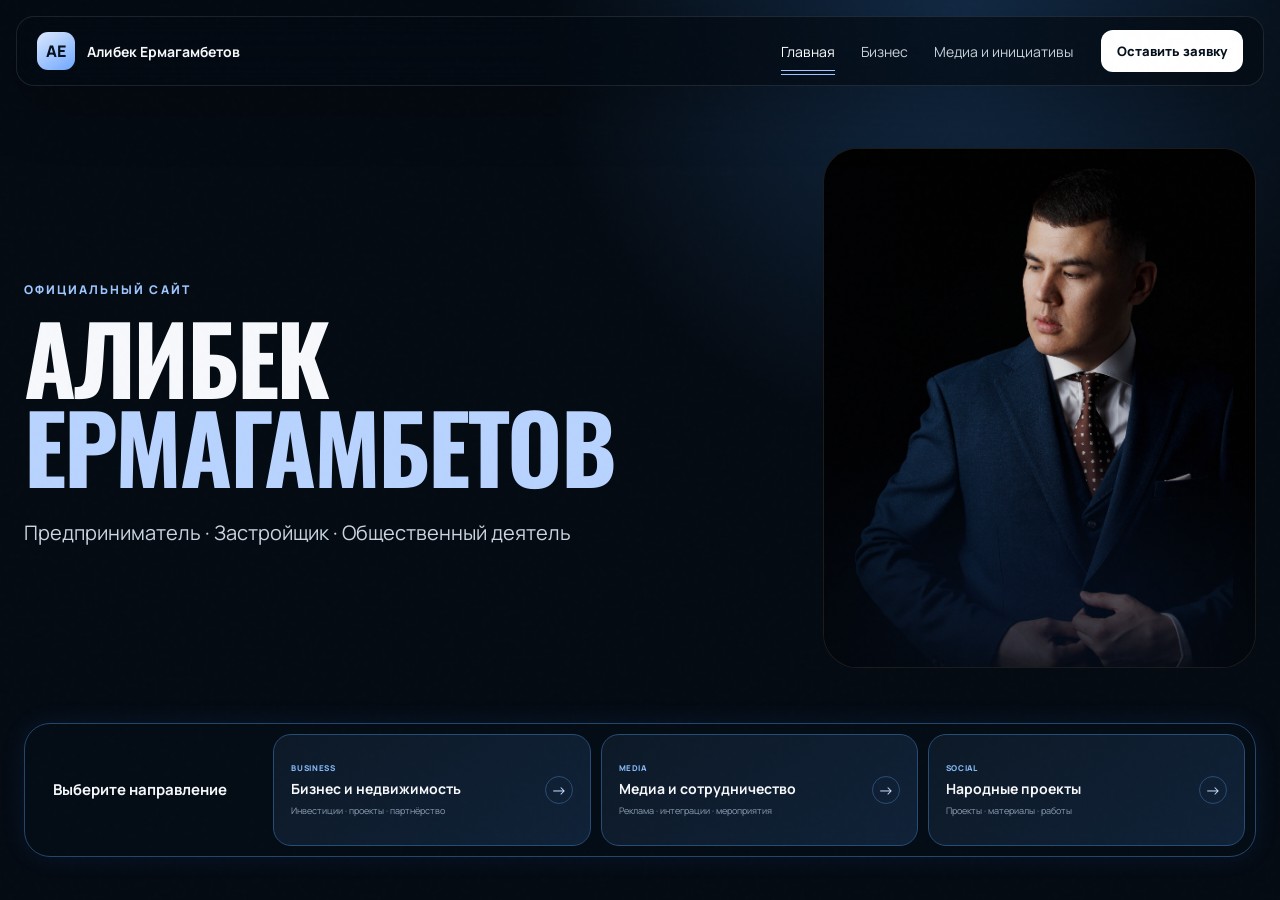
==== commit 9ffc6099: "Keep homepage to hero and direction links within desktop viewport" ====
--- a/index.html
+++ b/index.html
@@ -44,41 +44,8 @@
       <a class="direction-link" href="/project-narodnoe"><span class="direction-tag">SOCIAL</span><strong>Народные проекты</strong><span class="direction-description">Проекты · материалы · работы</span><span class="direction-arrow" aria-hidden="true">→</span></a>
     </nav>
 
-    <section class="trust-strip"><div>БИЗНЕС</div><span>•</span><div>СТРОИТЕЛЬСТВО</div><span>•</span><div>МЕДИА</div><span>•</span><div>ОБЩЕСТВЕННЫЕ ИНИЦИАТИВЫ</div><span>•</span><div>ИНВЕСТИЦИИ</div></section>
-
-    <section class="section section-shell home-intro">
-      <div class="section-heading reveal"><p class="eyebrow">Личный бренд</p><h2>Влияние, которое опирается на реальные дела.</h2></div>
-      <div class="about-copy reveal delay-1"><p class="lead">Бизнес, строительство, социальные инициативы и медиа объединены одной идеей — создавать результат, который виден за пределами экрана.</p><p>На этом сайте собраны ключевые направления деятельности, проекты, аудитория и форматы сотрудничества.</p><a class="text-link" href="/about">Подробнее об Алибекe →</a></div>
-    </section>
-
-    <section class="metrics section-shell" aria-label="Ключевые показатели">
-      <article class="metric reveal"><span></span><strong data-stat="instagram">679K+</strong><p>Instagram</p></article>
-      <article class="metric reveal delay-1"><span></span><strong data-stat="tiktok">259K+</strong><p>TikTok</p></article>
-      <article class="metric reveal delay-2"><span></span><strong>88%+</strong><p>взрослая аудитория</p></article>
-      <article class="metric reveal delay-3"><span></span><strong>7+ млрд ₸</strong><p>вклад сообщества в проекты</p></article>
-    </section>
-
-    <section class="section section-shell">
-      <div class="section-heading split-heading reveal"><div><p class="eyebrow">Направления</p><h2>Ключевые направления деятельности.</h2></div><p>Бизнес, девелопмент, медиа и партнёрства — основные направления, в которых личный бренд превращается в реальные проекты и долгосрочные инициативы.</p></div>
-      <div class="portal-grid">
-        <a class="portal-card portal-card-photo reveal" href="/about"><img src="assets/media-kit-page-4.webp" alt="Об Алибекe"><span class="portal-overlay"></span><span class="portal-number"></span><div><p>Личность и путь</p><h3>Обо мне</h3><span>Открыть раздел ↗</span></div></a>
-        <a class="portal-card reveal delay-1" href="/projects"><span class="portal-number"></span><div><p>Бизнес и общество</p><h3>Проекты</h3><span>Смотреть проекты ↗</span></div></a>
-        <a class="portal-card reveal delay-2" href="/media"><span class="portal-number"></span><div><p>Аудитория и охваты</p><h3>Медиа</h3><span>Изучить аудиторию ↗</span></div></a>
-        <a class="portal-card reveal delay-3" href="/cooperation"><span class="portal-number"></span><div><p>Для брендов</p><h3>Сотрудничество</h3><span>Открыть бриф ↗</span></div></a>
-      </div>
-    </section>
-
-    <section class="section section-shell home-feature">
-      <div class="home-feature-image reveal"><img src="assets/community.webp" alt="Сообщество Алибекa Ермагамбетова"></div>
-      <div class="home-feature-copy reveal delay-1"><p class="eyebrow">Сообщество</p><h2>Более 7 млрд ₸ общего вклада в реальные проекты.</h2><p>Инвестиционное и предпринимательское сообщество, сформированное вокруг доверия к личному бренду и участия в реальном секторе экономики.</p><a class="btn btn-secondary" href="/projects">Смотреть проекты</a></div>
-    </section>
-
-    <section class="section cta-band">
-      <div class="section-shell cta-band-inner reveal"><div><p class="eyebrow">Партнёрство</p><h2>Есть бренд, проект или идея?</h2></div><div><p>Расскажите о задаче — команда рассмотрит формат и вернётся с предложением.</p><a class="btn btn-primary" href="/cooperation#brief">Заполнить бриф</a></div></div>
-    </section>
   </main>
 
-  <footer class="footer section-shell"><div><strong>Алибек Ермагамбетов</strong><p>Предприниматель · Застройщик · Общественный деятель</p></div><div class="footer-links"><a id="footerInstagram" href="#">Instagram ↗</a><a id="footerTikTok" href="#">TikTok ↗</a><a href="/cooperation">Контакты</a></div></footer>
   <script src="site-config.js"></script><script src="script.js"></script>
 </body>
 </html>
--- a/styles.css
+++ b/styles.css
@@ -617,3 +617,28 @@
 @media(max-width:1100px) and (min-width:981px){body[data-page="home"] .hero{gap:30px}body[data-page="home"] .hero h1{font-size:7vw}.direction-heading{padding:10px;font-size:13px}.direction-link strong{font-size:12px}}
 @media(max-width:980px){body[data-page="home"] .hero{grid-template-columns:1fr;padding-top:125px;gap:32px}body[data-page="home"] .hero-visual{min-height:535px;max-width:500px;width:100%;justify-self:center}.direction-bar{grid-template-columns:repeat(3,minmax(0,1fr))}.direction-heading{grid-column:1/-1;padding:10px}.direction-link{padding-left:14px;padding-right:42px}.direction-arrow{right:10px}.site-header.menu-open .header-cta{display:inline-flex;order:4}}
 @media(max-width:640px){body[data-page="home"] .hero{padding-top:110px;padding-bottom:28px}body[data-page="home"] .hero h1{font-size:clamp(37px,10vw,62px)}body[data-page="home"] .hero-lead{font-size:17px;line-height:1.6}body[data-page="home"] .hero-visual{min-height:480px}.direction-bar{grid-template-columns:1fr;border-radius:22px;gap:9px}.direction-link{min-height:102px;padding:17px 52px 17px 18px}.direction-arrow{right:18px}.direction-link strong{font-size:14px}.direction-description{font-size:11px}.direction-tag{font-size:9px}}
+
+/* Three application directions. */
+body[data-page="cooperation"] .brief-section{grid-template-columns:minmax(0,.85fr) minmax(0,1.5fr);gap:72px;padding-top:118px;scroll-margin-top:0}
+.brief-intro h1{font-family:Oswald,Impact,sans-serif;font-size:clamp(52px,5vw,80px);line-height:1;letter-spacing:-.025em;margin:14px 0 0}
+body[data-page="cooperation"] .direction-grid{grid-template-columns:repeat(3,minmax(0,1fr));gap:16px}
+body[data-page="cooperation"] .direction-card{min-height:315px;padding:20px;grid-template-columns:48px minmax(0,1fr);gap:16px;border-color:#294e7b;font-family:inherit}
+body[data-page="cooperation"] .direction-card-icon{width:48px;height:48px}
+body[data-page="cooperation"] .direction-card-copy{padding-right:0;min-width:0}
+body[data-page="cooperation"] .direction-card-copy strong{font-size:16px;margin-top:3px;overflow-wrap:anywhere}
+body[data-page="cooperation"] .direction-card-copy small{font-size:11px;min-height:0}
+body[data-page="cooperation"] .direction-card-radio{width:20px;height:20px;right:12px;top:12px}
+.direction-card:focus-visible{outline:2px solid #a8cbff;outline-offset:4px}
+body[data-page="cooperation"] .direction-tags{flex-direction:column;align-items:flex-start}
+@media(min-width:981px) and (max-width:1350px){body[data-page="cooperation"] .brief-section{gap:32px;grid-template-columns:.7fr 1.5fr}body[data-page="cooperation"] .direction-card{grid-template-columns:1fr;gap:12px;padding:16px}body[data-page="cooperation"] .direction-selector{padding:20px}}
+@media(max-width:980px){body[data-page="cooperation"] .brief-section{grid-template-columns:1fr;gap:32px;padding-top:112px}.brief-intro{position:static}body[data-page="cooperation"] .direction-card{grid-template-columns:1fr;min-height:290px}}
+@media(max-width:640px){body[data-page="cooperation"] .direction-grid{grid-template-columns:1fr}body[data-page="cooperation"] .direction-card{grid-template-columns:48px minmax(0,1fr);min-height:185px}body[data-page="cooperation"] .direction-tags{flex-direction:row}.brief-intro h1{font-size:56px}body[data-page="cooperation"] .direction-card-copy strong{padding-right:15px}body[data-page="cooperation"] .direction-card-copy small{font-size:12px}}
+@media(min-width:1351px){body[data-page="cooperation"] .direction-card{padding:20px 14px;grid-template-columns:40px minmax(0,1fr);gap:12px}body[data-page="cooperation"] .direction-card-icon{width:40px;height:48px}body[data-page="cooperation"] .direction-card-copy strong{font-size:14px;overflow-wrap:normal}}
+
+/* The desktop homepage ends at the direction cards and fits the viewport. */
+@media(min-width:981px){
+  body[data-page="home"] main{min-height:100svh;display:flex;flex-direction:column;padding-top:clamp(104px,16.25svh,148px);padding-bottom:clamp(20px,4.8svh,44px);gap:clamp(24px,6svh,54px)}
+  body[data-page="home"] .hero{flex:1;padding-block:0;min-height:0}
+  body[data-page="home"] .hero-visual{min-height:0;height:min(535px,calc(100svh - 380px));width:100%}
+  body[data-page="home"] .direction-bar{flex:none;margin-bottom:0}
+}
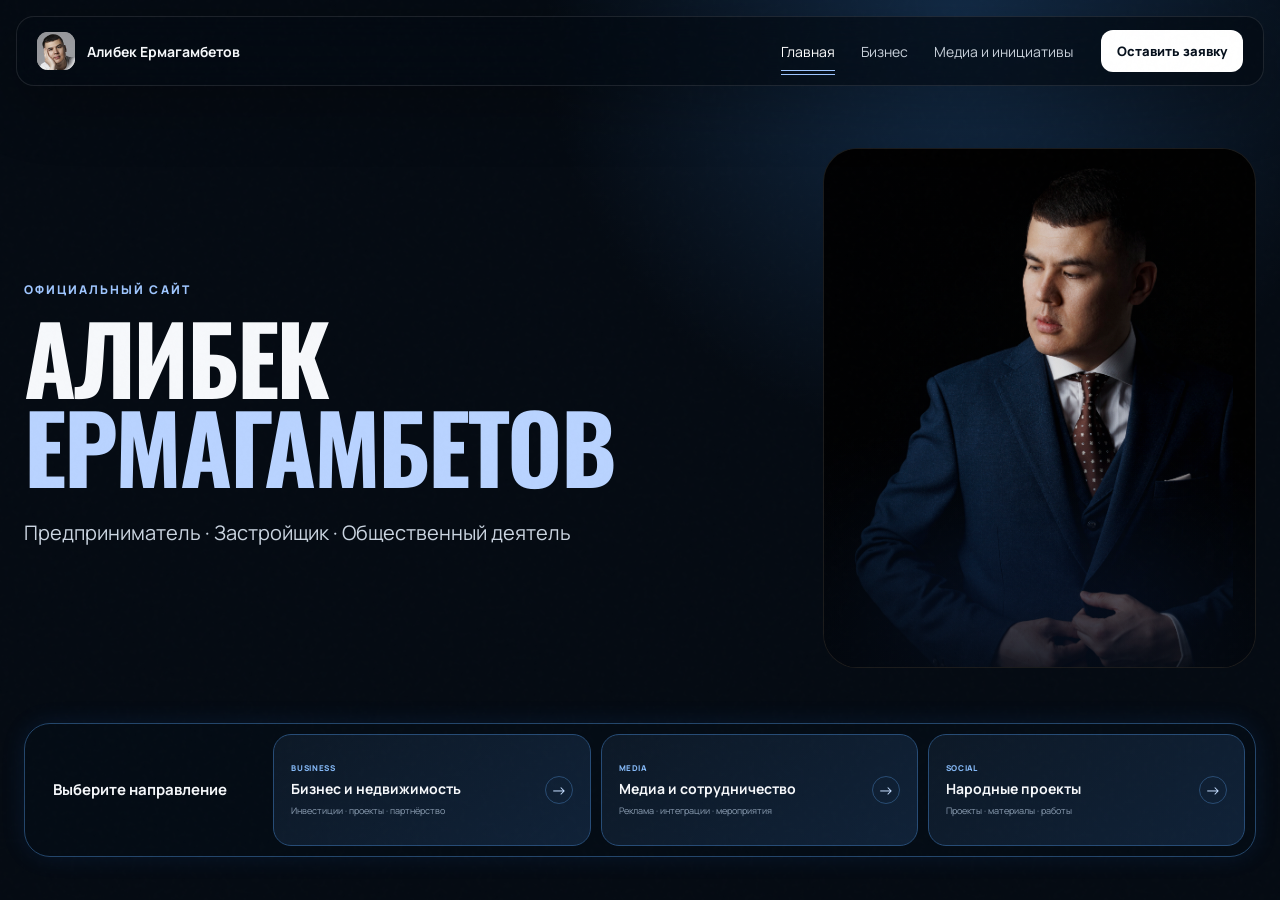
==== commit 50f96e80: "Use supplied portrait in shared site header" ====
--- a/index.html
+++ b/index.html
@@ -14,7 +14,7 @@
 <body data-page="home">
   <div class="noise" aria-hidden="true"></div>
   <header class="site-header">
-    <a class="brand" href="/" aria-label="На главную"><span class="brand-mark">AE</span><span class="brand-name">Алибек Ермагамбетов</span></a>
+    <a class="brand" href="/" aria-label="На главную"><span class="brand-mark brand-portrait"><img src="/assets/header-portrait-5502.jpg" alt="" width="480" height="720"></span><span class="brand-name">Алибек Ермагамбетов</span></a>
     <nav class="desktop-nav" aria-label="Основная навигация">
       <a data-nav="home" href="/">Главная</a>
       <a data-nav="projects" href="/projects">Бизнес</a>
@@ -39,9 +39,9 @@
 
     <nav class="direction-bar section-shell" aria-label="Выберите направление">
       <strong class="direction-heading">Выберите направление</strong>
-      <a class="direction-link" href="/projects"><span class="direction-tag">BUSINESS</span><strong>Бизнес и недвижимость</strong><span class="direction-description">Инвестиции · проекты · партнёрство</span><span class="direction-arrow" aria-hidden="true">→</span></a>
-      <a class="direction-link" href="/media"><span class="direction-tag">MEDIA</span><strong>Медиа и сотрудничество</strong><span class="direction-description">Реклама · интеграции · мероприятия</span><span class="direction-arrow" aria-hidden="true">→</span></a>
-      <a class="direction-link" href="/project-narodnoe"><span class="direction-tag">SOCIAL</span><strong>Народные проекты</strong><span class="direction-description">Проекты · материалы · работы</span><span class="direction-arrow" aria-hidden="true">→</span></a>
+      <a class="direction-link" href="/cooperation?direction=business#commonFields"><span class="direction-tag">BUSINESS</span><strong>Бизнес и недвижимость</strong><span class="direction-description">Инвестиции · проекты · партнёрство</span><span class="direction-arrow" aria-hidden="true">→</span></a>
+      <a class="direction-link" href="/cooperation?direction=cooperation#commonFields"><span class="direction-tag">MEDIA</span><strong>Медиа и сотрудничество</strong><span class="direction-description">Реклама · интеграции · мероприятия</span><span class="direction-arrow" aria-hidden="true">→</span></a>
+      <a class="direction-link" href="/cooperation?direction=narodnoe#commonFields"><span class="direction-tag">SOCIAL</span><strong>Народные проекты</strong><span class="direction-description">Проекты · материалы · работы</span><span class="direction-arrow" aria-hidden="true">→</span></a>
     </nav>
 
   </main>
--- a/styles.css
+++ b/styles.css
@@ -642,3 +642,10 @@
   body[data-page="home"] .hero-visual{min-height:0;height:min(535px,calc(100svh - 380px));width:100%}
   body[data-page="home"] .direction-bar{flex:none;margin-bottom:0}
 }
+
+/* Keep the selected application fields below the fixed navigation. */
+#commonFields{scroll-margin-top:110px}
+
+/* Original portrait in the shared header brand mark. */
+.brand-portrait{position:relative;overflow:hidden;flex-shrink:0;background:#a5a5a5}
+.brand-portrait img{position:absolute;width:180%;max-width:none;height:auto;left:-23%;top:-65%}
